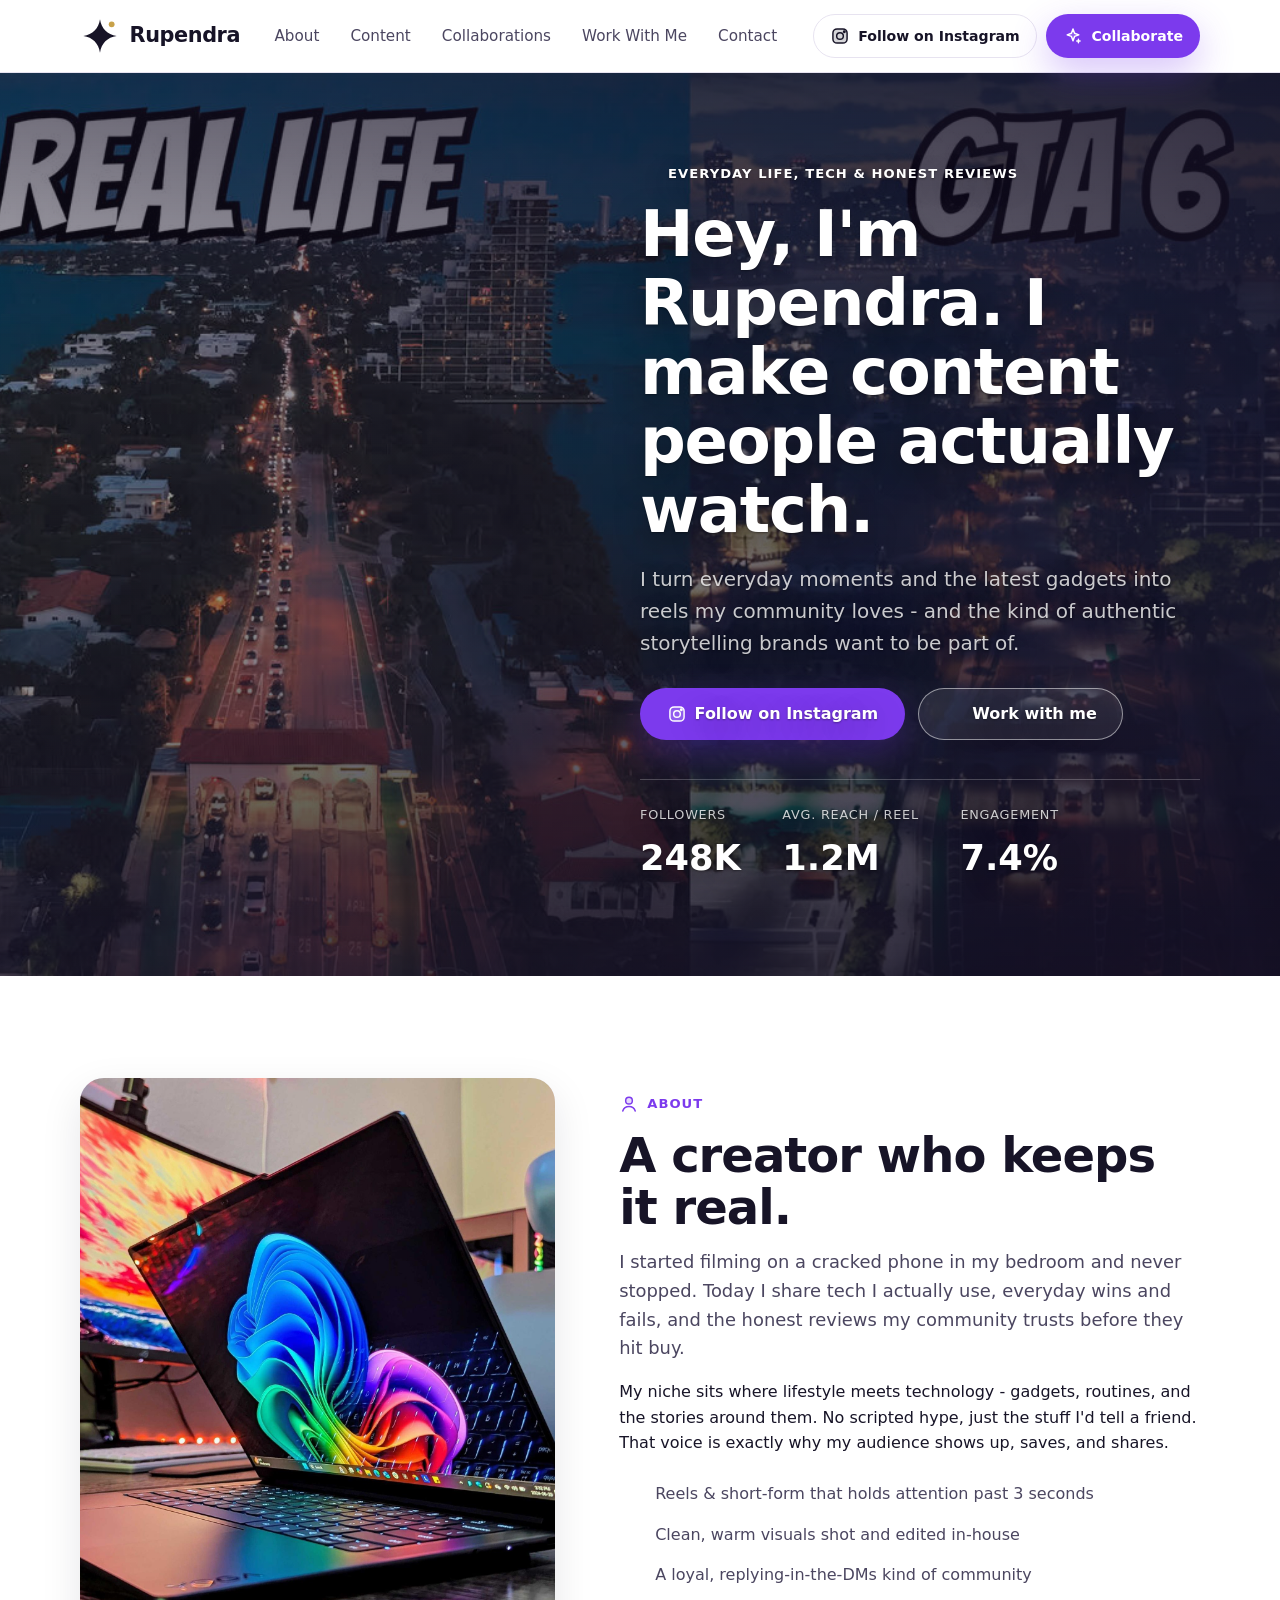
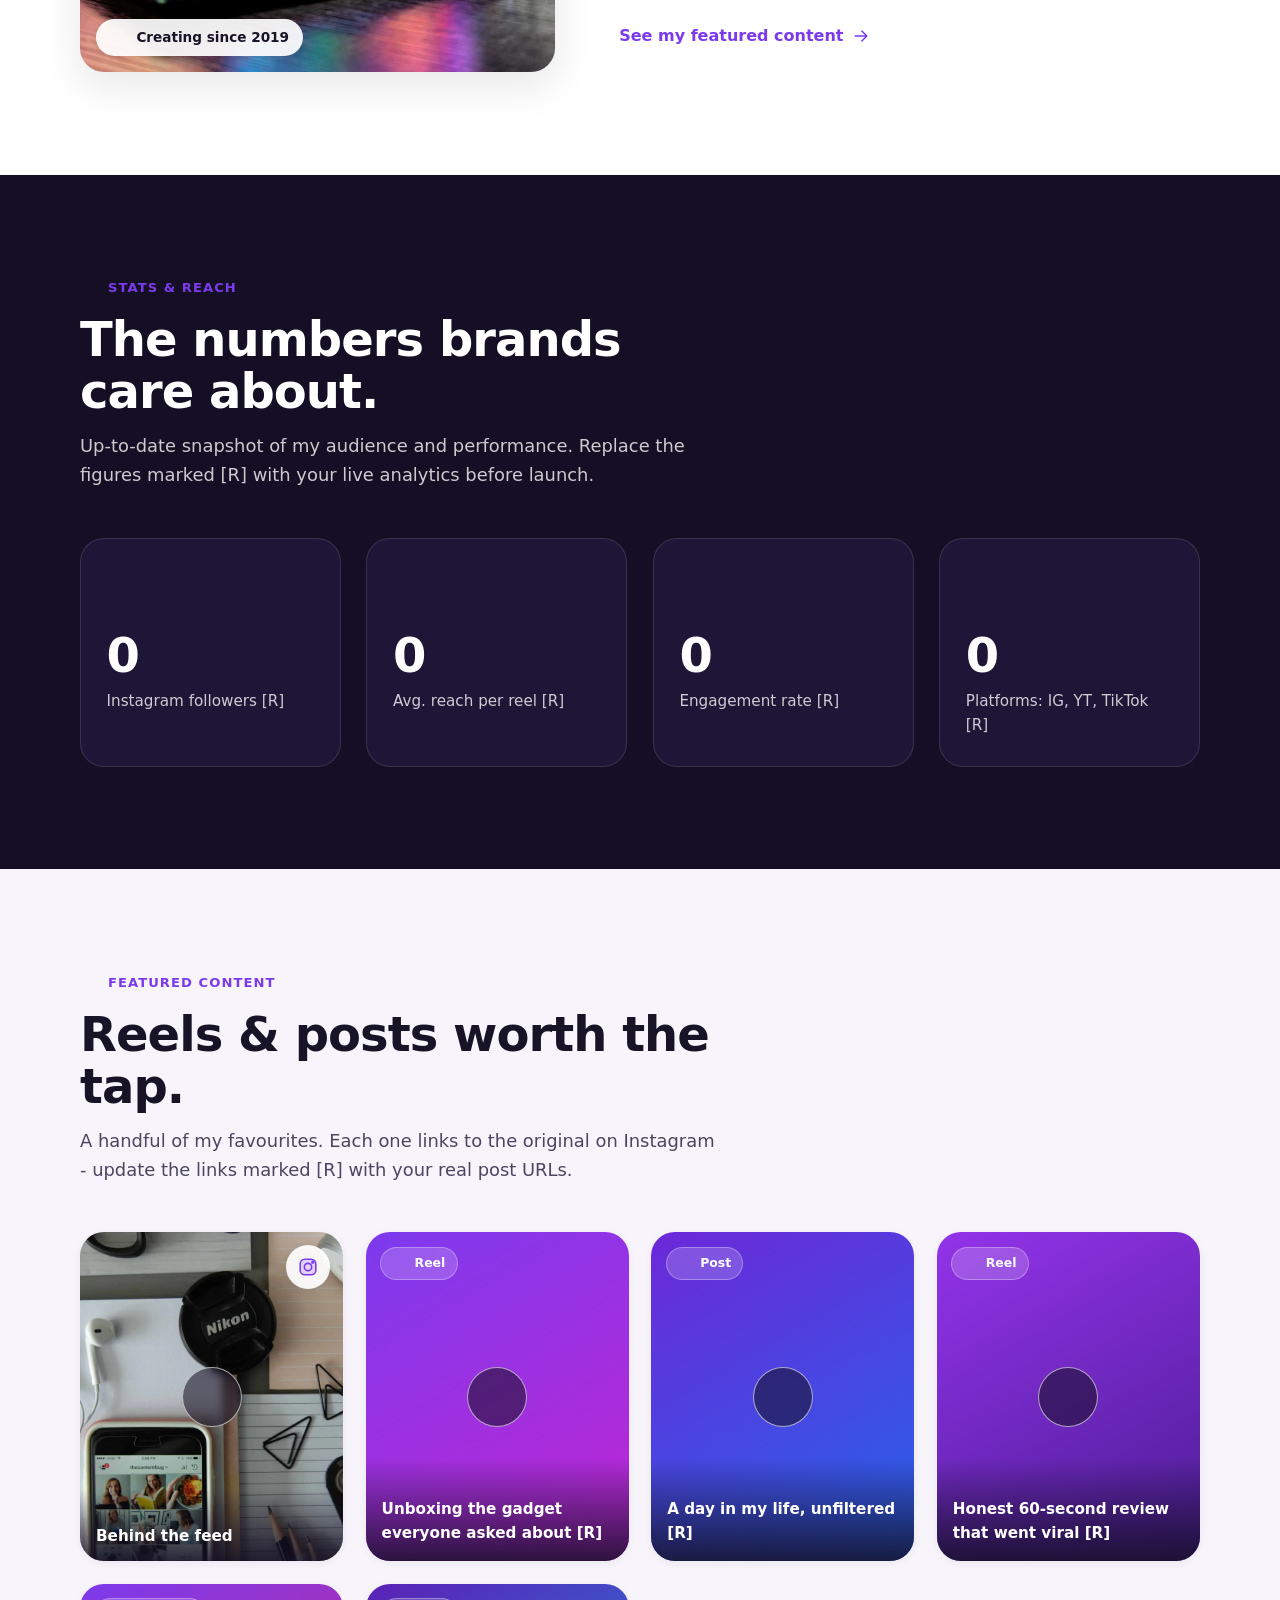
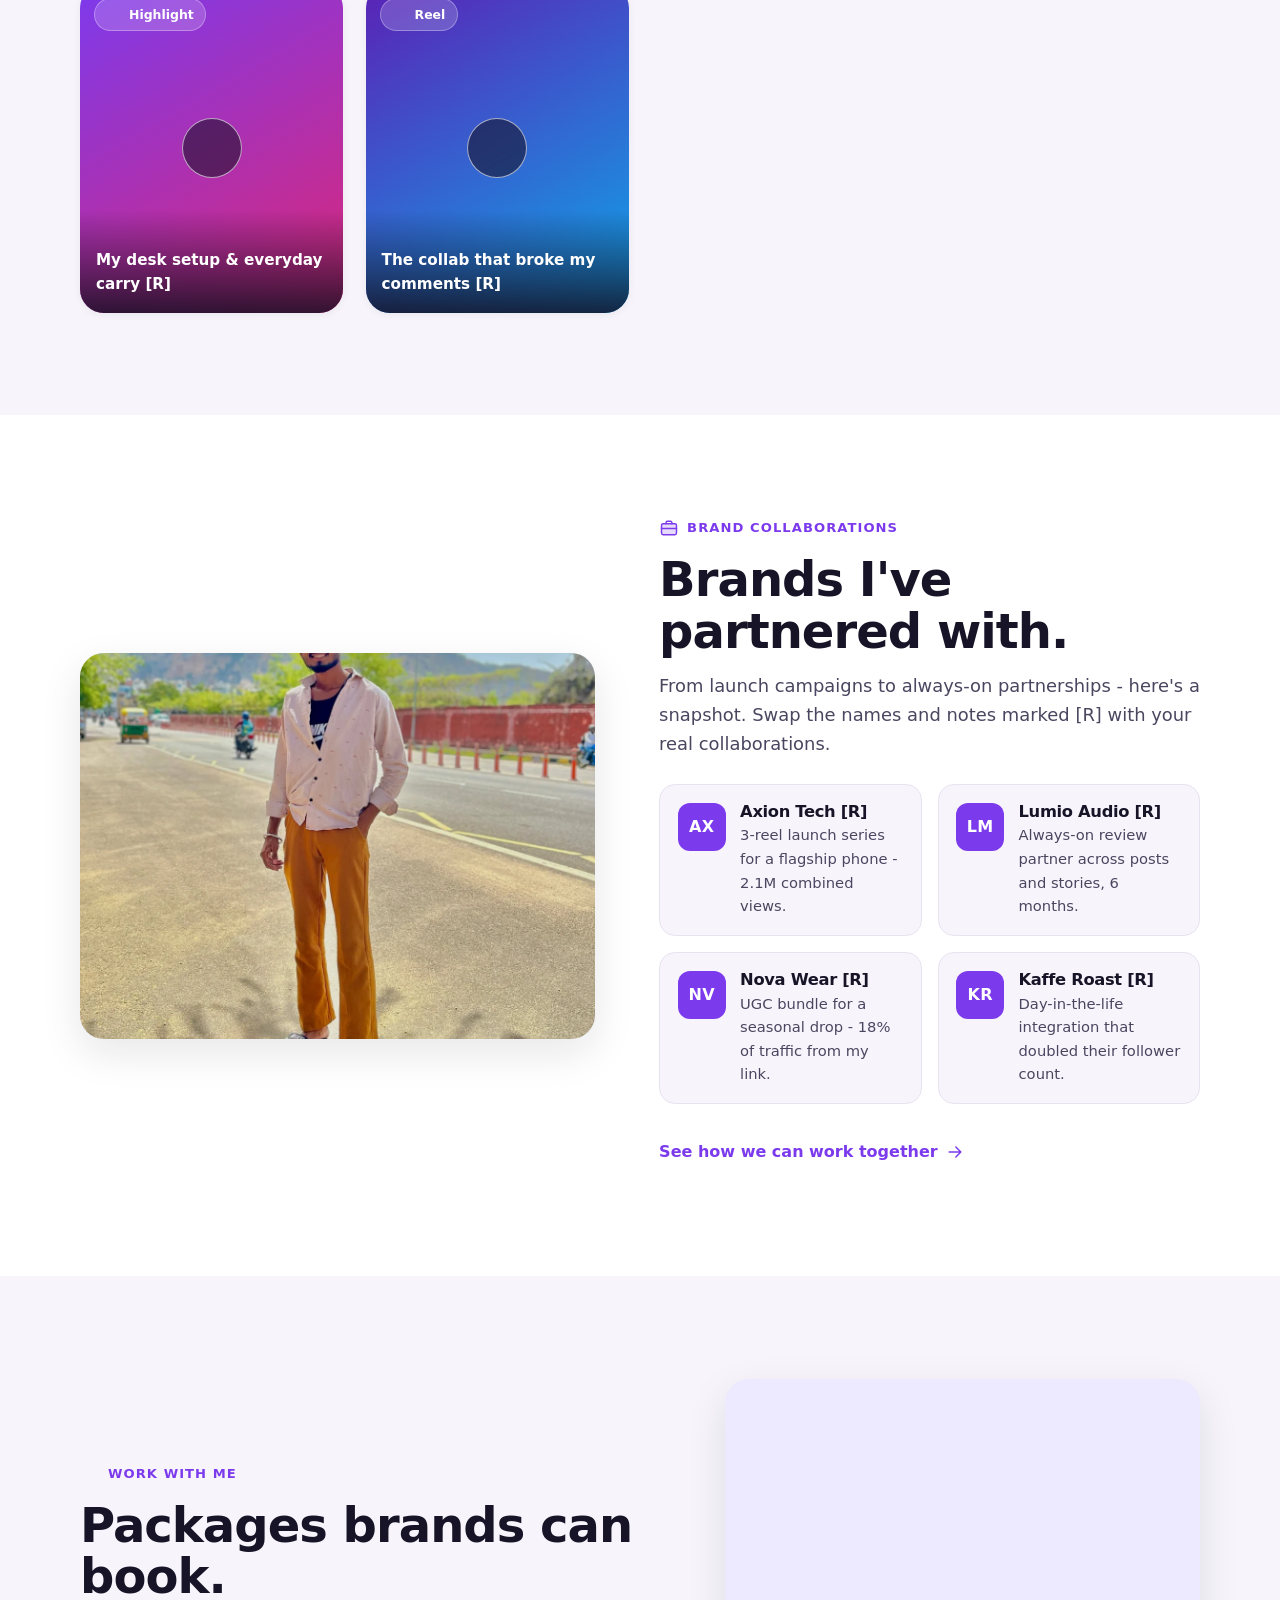
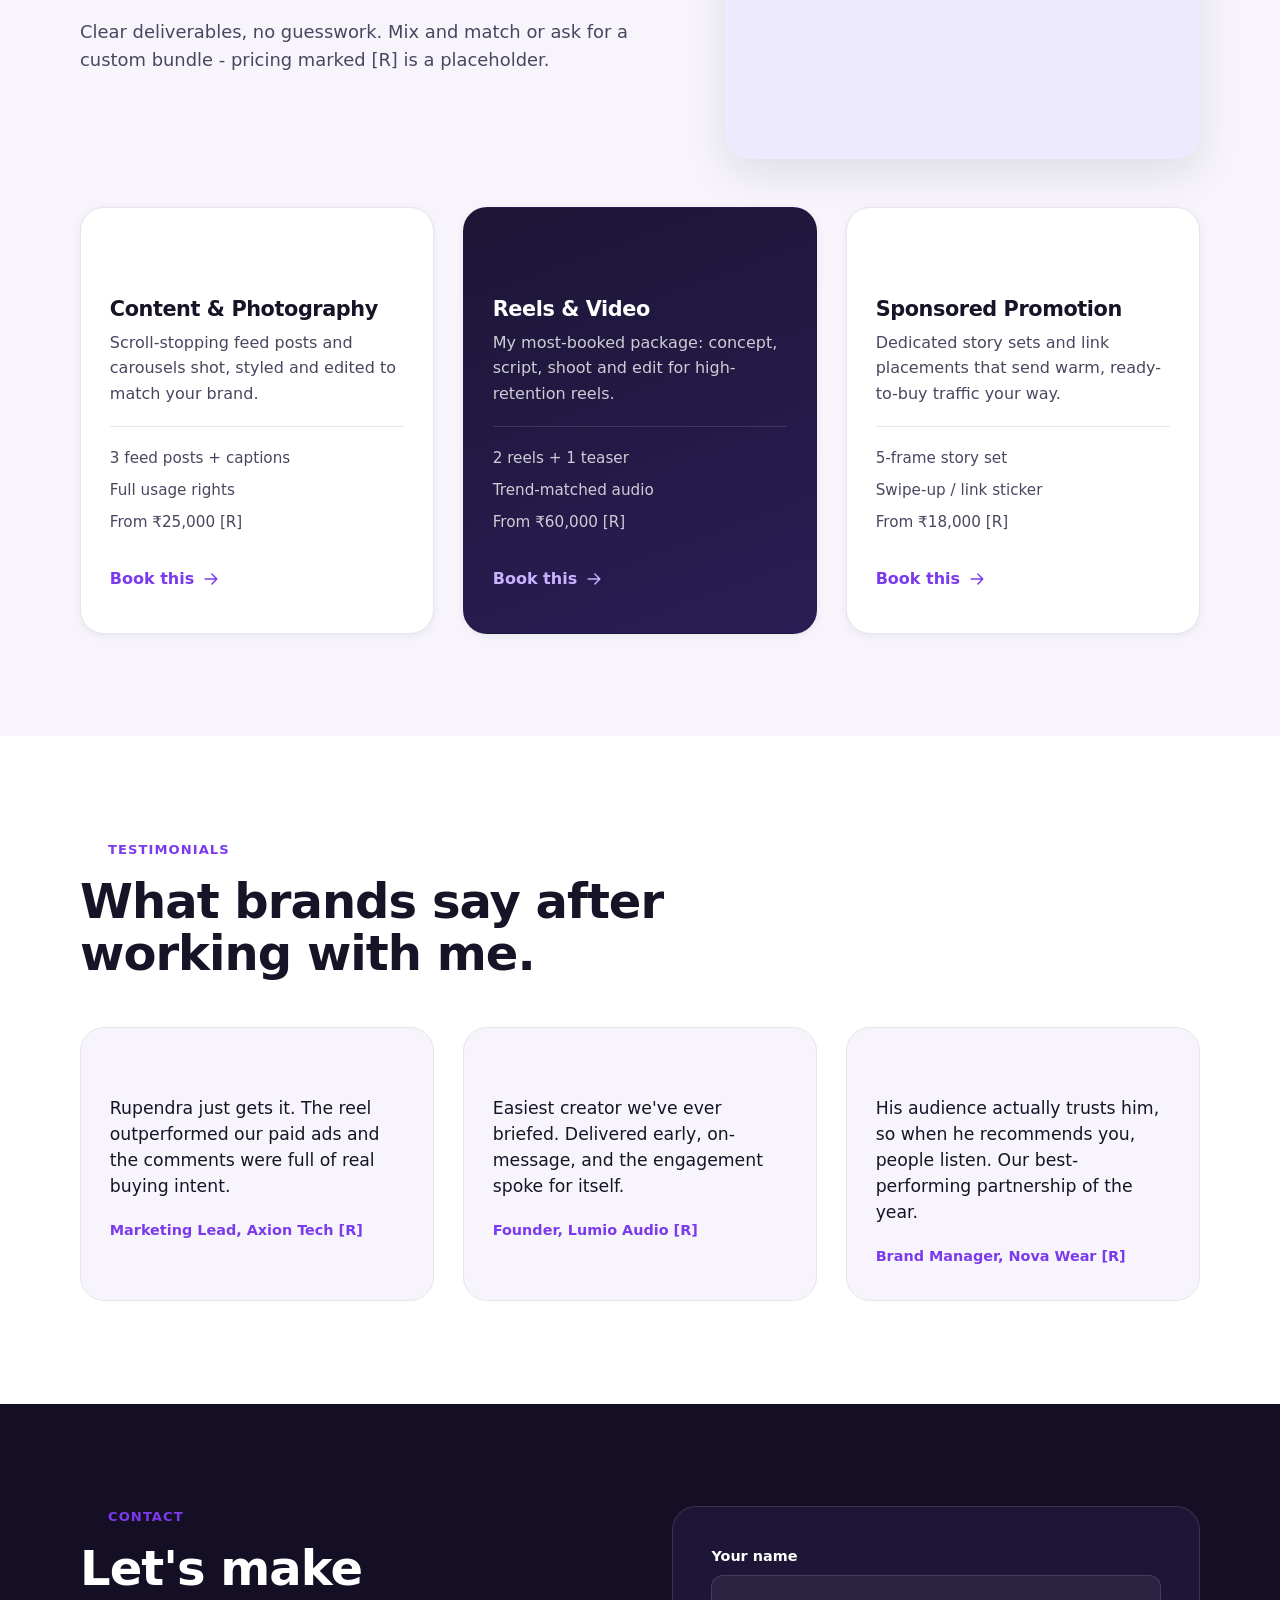
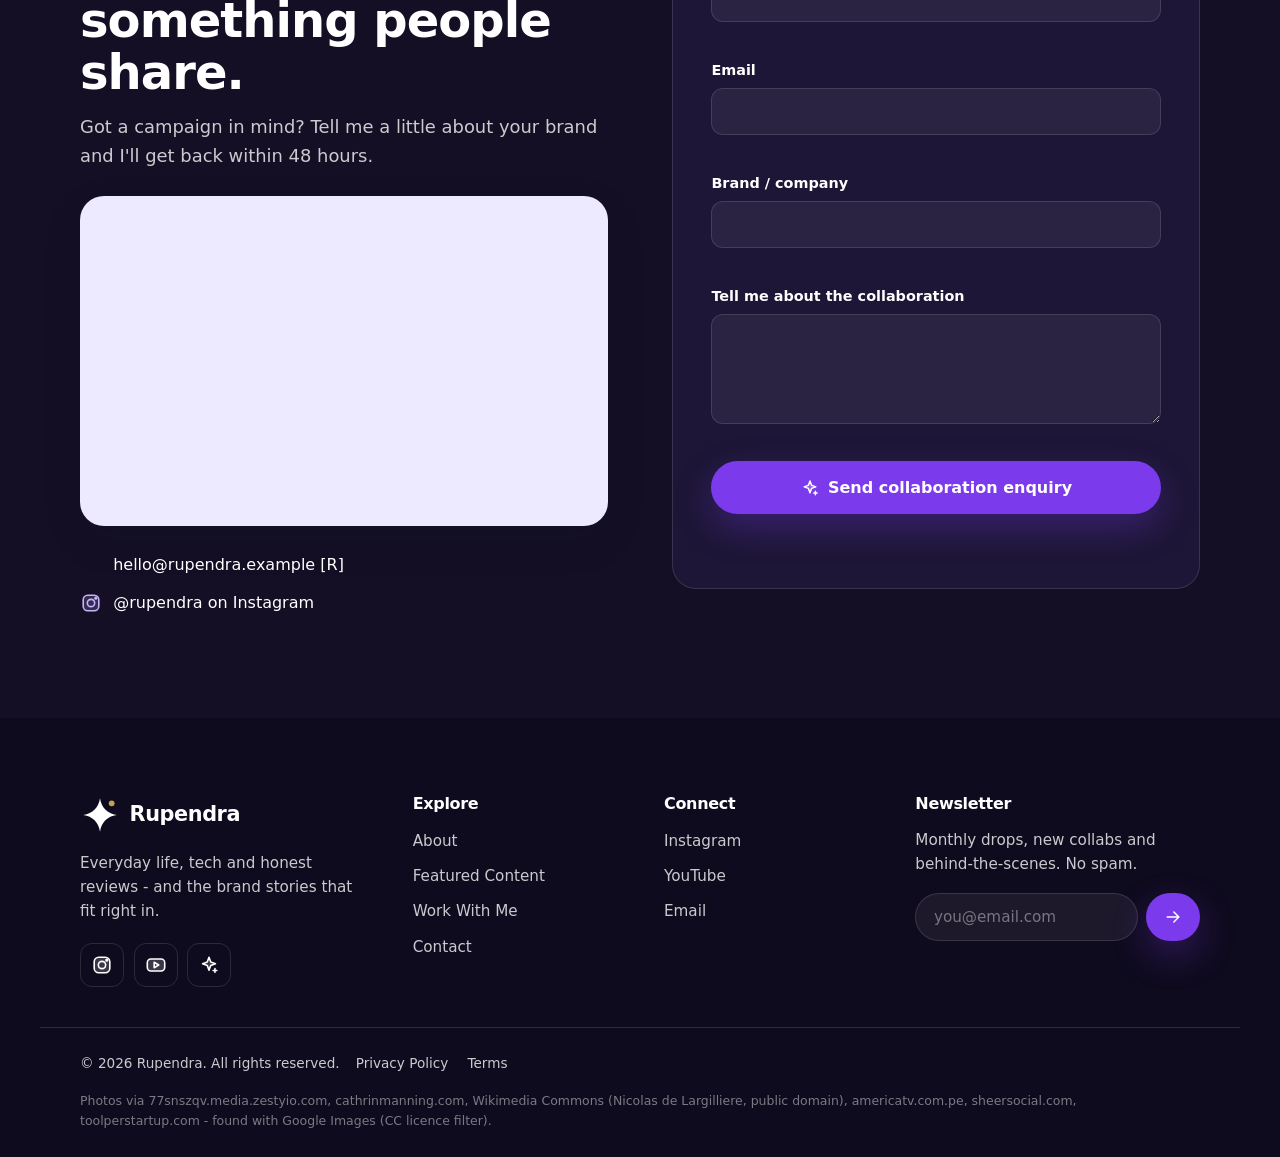
==== rupendra.html @ b2d3fe08 "Deploy from Dexiloha Studio" ====
<!DOCTYPE html>
<html lang="en">
  <head>
    <meta charset="UTF-8" />
    <meta name="viewport" content="width=device-width, initial-scale=1.0" />
    <meta
      http-equiv="Content-Security-Policy"
      content="default-src 'self'; img-src 'self' data:; style-src 'self' https://fonts.googleapis.com; font-src 'self' https://fonts.gstatic.com; script-src 'self'; base-uri 'self'; form-action 'self'; object-src 'none'"
    />
    <meta name="referrer" content="strict-origin-when-cross-origin" />
    <meta
      name="description"
      content="Rupendra is an Instagram creator sharing everyday-life and tech content. Follow along, explore featured reels, and collaborate on brand partnerships."
    />
    <title>Rupendra - Instagram Creator &amp; Brand Collaborations</title>
    <link rel="icon" href="icons/favicon.svg" type="image/svg+xml" />
    <link rel="preconnect" href="https://fonts.googleapis.com" />
    <link rel="preconnect" href="https://fonts.gstatic.com" crossorigin />
    <link
      rel="stylesheet"
      href="https://fonts.googleapis.com/css2?family=Sora:wght@400;500;600;700;800&amp;family=DM+Sans:opsz,wght@9..40,400;9..40,500;9..40,600;9..40,700&amp;display=swap"
    />
    <link rel="stylesheet" href="rupendra.css" />
  </head>
  <body id="top">
    <a class="skip-link" href="#main">Skip to content</a>

    <header class="site-header" id="siteHeader">
      <div class="wrap header__inner">
        <a class="brand" href="#top" aria-label="Rupendra home">
          <svg class="brand__mark" viewBox="0 0 48 48" aria-hidden="true">
            <use href="icons/icons.svg#logo-mark"></use>
          </svg>
          <span class="brand__name">Rupendra</span>
        </a>

        <nav class="nav" id="primaryNav" aria-label="Primary">
          <ul class="nav__list">
            <li><a class="nav__link" href="#about">About</a></li>
            <li><a class="nav__link" href="#content">Content</a></li>
            <li>
              <a class="nav__link" href="#collaborations">Collaborations</a>
            </li>
            <li><a class="nav__link" href="#services">Work With Me</a></li>
            <li><a class="nav__link" href="#contact">Contact</a></li>
          </ul>
          <div class="nav__cta">
            <a
              class="btn btn--ghost"
              href="https://instagram.com/rupendra"
              target="_blank"
              rel="noopener noreferrer"
            >
              <svg class="icon" aria-hidden="true" focusable="false">
                <use href="icons/icons.svg#i-instagram"></use>
              </svg>
              <span>Follow on Instagram</span>
            </a>
            <a class="btn btn--solid" href="#contact">
              <svg class="icon" aria-hidden="true" focusable="false">
                <use href="icons/icons.svg#i-handshake"></use>
              </svg>
              <span>Collaborate</span>
            </a>
          </div>
        </nav>

        <button
          class="nav-toggle"
          id="navToggle"
          aria-label="Open menu"
          aria-expanded="false"
          aria-controls="primaryNav"
        >
          <svg
            class="icon nav-toggle__open"
            aria-hidden="true"
            focusable="false"
          >
            <use href="icons/icons.svg#i-menu"></use>
          </svg>
          <svg
            class="icon nav-toggle__close"
            aria-hidden="true"
            focusable="false"
          >
            <use href="icons/icons.svg#i-close"></use>
          </svg>
        </button>
      </div>
    </header>

    <main id="main">
      <section class="hero" id="hero">
        <div class="hero__media">
          <img
            src="images/hero.jpg"
            alt="Rupendra, a young content creator, smiling while holding his phone"
            width="1536"
            height="1950"
          />
          <div class="hero__scrim" aria-hidden="true"></div>
        </div>
        <div class="wrap hero__inner">
          <div class="hero__content">
            <p class="eyebrow eyebrow--light">
              <svg class="icon" aria-hidden="true" focusable="false">
                <use href="icons/icons.svg#i-sparkle"></use>
              </svg>
              <span>Everyday life, tech &amp; honest reviews</span>
            </p>
            <h1 class="hero__title">
              Hey, I'm Rupendra. I make content people actually watch.
            </h1>
            <p class="hero__lede">
              I turn everyday moments and the latest gadgets into reels my
              community loves - and the kind of authentic storytelling brands
              want to be part of.
            </p>
            <div class="hero__actions">
              <a
                class="btn btn--solid btn--lg"
                href="https://instagram.com/rupendra"
                target="_blank"
                rel="noopener noreferrer"
              >
                <svg class="icon" aria-hidden="true" focusable="false">
                  <use href="icons/icons.svg#i-instagram"></use>
                </svg>
                <span>Follow on Instagram</span>
              </a>
              <a class="btn btn--ghost btn--lg" href="#contact">
                <svg class="icon" aria-hidden="true" focusable="false">
                  <use href="icons/icons.svg#i-mail"></use>
                </svg>
                <span>Work with me</span>
              </a>
            </div>
            <dl class="hero__highlight">
              <div class="hero__stat">
                <dt>Followers</dt>
                <dd>248K</dd>
              </div>
              <div class="hero__stat">
                <dt>Avg. reach / reel</dt>
                <dd>1.2M</dd>
              </div>
              <div class="hero__stat">
                <dt>Engagement</dt>
                <dd>7.4%</dd>
              </div>
            </dl>
          </div>
        </div>
      </section>
      <section class="section section--about" id="about">
        <div class="wrap about__grid">
          <div class="about__media">
            <figure class="media media--portrait">
              <img
                src="images/about.jpg"
                alt="Rupendra editing content casually in a bright home studio"
                width="1200"
                height="1500"
                loading="lazy"
              />
            </figure>
            <span class="about__badge">
              <svg class="icon" aria-hidden="true" focusable="false">
                <use href="icons/icons.svg#i-sparkle"></use>
              </svg>
              <span>Creating since 2019</span>
            </span>
          </div>
          <div class="about__body">
            <p class="eyebrow">
              <svg class="icon" aria-hidden="true" focusable="false">
                <use href="icons/icons.svg#i-user-circle"></use>
              </svg>
              <span>About</span>
            </p>
            <h2 class="section__title">A creator who keeps it real.</h2>
            <p class="section__lede">
              I started filming on a cracked phone in my bedroom and never
              stopped. Today I share tech I actually use, everyday wins and
              fails, and the honest reviews my community trusts before they hit
              buy.
            </p>
            <p>
              My niche sits where lifestyle meets technology - gadgets,
              routines, and the stories around them. No scripted hype, just the
              stuff I'd tell a friend. That voice is exactly why my audience
              shows up, saves, and shares.
            </p>
            <ul class="about__points">
              <li>
                <svg class="icon" aria-hidden="true" focusable="false">
                  <use href="icons/icons.svg#i-video"></use>
                </svg>
                <span
                  >Reels &amp; short-form that holds attention past 3
                  seconds</span
                >
              </li>
              <li>
                <svg class="icon" aria-hidden="true" focusable="false">
                  <use href="icons/icons.svg#i-camera"></use>
                </svg>
                <span>Clean, warm visuals shot and edited in-house</span>
              </li>
              <li>
                <svg class="icon" aria-hidden="true" focusable="false">
                  <use href="icons/icons.svg#i-users-group"></use>
                </svg>
                <span>A loyal, replying-in-the-DMs kind of community</span>
              </li>
            </ul>
            <a class="link-btn" href="#content">
              <span>See my featured content</span>
              <svg class="icon" aria-hidden="true" focusable="false">
                <use href="icons/icons.svg#i-arrow-right"></use>
              </svg>
            </a>
          </div>
        </div>
      </section>

      <section class="section section--stats" id="stats">
        <div class="wrap">
          <div class="section__head">
            <p class="eyebrow">
              <svg class="icon" aria-hidden="true" focusable="false">
                <use href="icons/icons.svg#i-chart-line"></use>
              </svg>
              <span>Stats &amp; Reach</span>
            </p>
            <h2 class="section__title">The numbers brands care about.</h2>
            <p class="section__lede">
              Up-to-date snapshot of my audience and performance. Replace the
              figures marked [R] with your live analytics before launch.
            </p>
          </div>
          <dl class="stats__grid">
            <div class="stat-card">
              <svg class="stat-card__icon" aria-hidden="true" focusable="false">
                <use href="icons/icons.svg#i-users-group"></use>
              </svg>
              <dd
                class="stat-card__num"
                data-count="248000"
                data-suffix="K"
                data-divide="1000"
              >
                0
              </dd>
              <dt class="stat-card__label">Instagram followers [R]</dt>
            </div>
            <div class="stat-card">
              <svg class="stat-card__icon" aria-hidden="true" focusable="false">
                <use href="icons/icons.svg#i-megaphone"></use>
              </svg>
              <dd
                class="stat-card__num"
                data-count="1200000"
                data-suffix="M"
                data-divide="1000000"
                data-decimals="1"
              >
                0
              </dd>
              <dt class="stat-card__label">Avg. reach per reel [R]</dt>
            </div>
            <div class="stat-card">
              <svg class="stat-card__icon" aria-hidden="true" focusable="false">
                <use href="icons/icons.svg#i-chart-line"></use>
              </svg>
              <dd
                class="stat-card__num"
                data-count="74"
                data-suffix="%"
                data-divide="10"
                data-decimals="1"
              >
                0
              </dd>
              <dt class="stat-card__label">Engagement rate [R]</dt>
            </div>
            <div class="stat-card">
              <svg class="stat-card__icon" aria-hidden="true" focusable="false">
                <use href="icons/icons.svg#i-sparkle"></use>
              </svg>
              <dd
                class="stat-card__num"
                data-count="3"
                data-suffix=""
                data-divide="1"
              >
                0
              </dd>
              <dt class="stat-card__label">Platforms: IG, YT, TikTok [R]</dt>
            </div>
          </dl>
        </div>
      </section>
      <section class="section section--content" id="content">
        <div class="wrap">
          <div class="section__head">
            <p class="eyebrow">
              <svg class="icon" aria-hidden="true" focusable="false">
                <use href="icons/icons.svg#i-grid-gallery"></use>
              </svg>
              <span>Featured Content</span>
            </p>
            <h2 class="section__title">Reels &amp; posts worth the tap.</h2>
            <p class="section__lede">
              A handful of my favourites. Each one links to the original on
              Instagram - update the links marked [R] with your real post URLs.
            </p>
          </div>

          <ul class="gallery">
            <li class="gallery__item gallery__item--photo">
              <button
                class="gallery__open"
                type="button"
                data-full="images/content.webp"
                data-caption="Flat lay: my phone showing the latest feed drop"
              >
                <img
                  src="images/content.webp"
                  alt="Flat lay of a phone showing Rupendra's social feed"
                  width="800"
                  height="800"
                  loading="lazy"
                />
                <span class="gallery__badge">
                  <svg class="icon" aria-hidden="true" focusable="false">
                    <use href="icons/icons.svg#i-play-circle"></use>
                  </svg>
                </span>
                <span class="gallery__meta">Behind the feed</span>
              </button>
              <a
                class="gallery__link"
                href="https://instagram.com/rupendra"
                target="_blank"
                rel="noopener noreferrer"
                aria-label="Open 'Behind the feed' on Instagram"
              >
                <svg class="icon" aria-hidden="true" focusable="false">
                  <use href="icons/icons.svg#i-instagram"></use>
                </svg>
              </a>
            </li>

            <li class="gallery__item gallery__item--reel reel-a">
              <a
                class="gallery__reel"
                href="https://instagram.com/rupendra"
                target="_blank"
                rel="noopener noreferrer"
              >
                <span class="gallery__badge">
                  <svg class="icon" aria-hidden="true" focusable="false">
                    <use href="icons/icons.svg#i-play-circle"></use>
                  </svg>
                </span>
                <span class="gallery__reel-tag">
                  <svg class="icon" aria-hidden="true" focusable="false">
                    <use href="icons/icons.svg#i-video"></use>
                  </svg>
                  <span>Reel</span>
                </span>
                <span class="gallery__meta"
                  >Unboxing the gadget everyone asked about [R]</span
                >
              </a>
            </li>

            <li class="gallery__item gallery__item--reel reel-b">
              <a
                class="gallery__reel"
                href="https://instagram.com/rupendra"
                target="_blank"
                rel="noopener noreferrer"
              >
                <span class="gallery__badge">
                  <svg class="icon" aria-hidden="true" focusable="false">
                    <use href="icons/icons.svg#i-play-circle"></use>
                  </svg>
                </span>
                <span class="gallery__reel-tag">
                  <svg class="icon" aria-hidden="true" focusable="false">
                    <use href="icons/icons.svg#i-camera"></use>
                  </svg>
                  <span>Post</span>
                </span>
                <span class="gallery__meta"
                  >A day in my life, unfiltered [R]</span
                >
              </a>
            </li>

            <li class="gallery__item gallery__item--reel reel-c">
              <a
                class="gallery__reel"
                href="https://instagram.com/rupendra"
                target="_blank"
                rel="noopener noreferrer"
              >
                <span class="gallery__badge">
                  <svg class="icon" aria-hidden="true" focusable="false">
                    <use href="icons/icons.svg#i-play-circle"></use>
                  </svg>
                </span>
                <span class="gallery__reel-tag">
                  <svg class="icon" aria-hidden="true" focusable="false">
                    <use href="icons/icons.svg#i-video"></use>
                  </svg>
                  <span>Reel</span>
                </span>
                <span class="gallery__meta"
                  >Honest 60-second review that went viral [R]</span
                >
              </a>
            </li>

            <li class="gallery__item gallery__item--reel reel-d">
              <a
                class="gallery__reel"
                href="https://instagram.com/rupendra"
                target="_blank"
                rel="noopener noreferrer"
              >
                <span class="gallery__badge">
                  <svg class="icon" aria-hidden="true" focusable="false">
                    <use href="icons/icons.svg#i-play-circle"></use>
                  </svg>
                </span>
                <span class="gallery__reel-tag">
                  <svg class="icon" aria-hidden="true" focusable="false">
                    <use href="icons/icons.svg#i-sparkle"></use>
                  </svg>
                  <span>Highlight</span>
                </span>
                <span class="gallery__meta"
                  >My desk setup &amp; everyday carry [R]</span
                >
              </a>
            </li>

            <li class="gallery__item gallery__item--reel reel-e">
              <a
                class="gallery__reel"
                href="https://instagram.com/rupendra"
                target="_blank"
                rel="noopener noreferrer"
              >
                <span class="gallery__badge">
                  <svg class="icon" aria-hidden="true" focusable="false">
                    <use href="icons/icons.svg#i-play-circle"></use>
                  </svg>
                </span>
                <span class="gallery__reel-tag">
                  <svg class="icon" aria-hidden="true" focusable="false">
                    <use href="icons/icons.svg#i-video"></use>
                  </svg>
                  <span>Reel</span>
                </span>
                <span class="gallery__meta"
                  >The collab that broke my comments [R]</span
                >
              </a>
            </li>
          </ul>
        </div>
      </section>
      <section class="section section--collabs" id="collaborations">
        <div class="wrap collabs__grid">
          <div class="collabs__media">
            <figure class="media media--wide">
              <img
                src="images/collaborations.webp"
                alt="Rupendra holding a branded product while shooting a photo"
                width="1200"
                height="900"
                loading="lazy"
              />
            </figure>
          </div>
          <div class="collabs__body">
            <p class="eyebrow">
              <svg class="icon" aria-hidden="true" focusable="false">
                <use href="icons/icons.svg#i-briefcase"></use>
              </svg>
              <span>Brand Collaborations</span>
            </p>
            <h2 class="section__title">Brands I've partnered with.</h2>
            <p class="section__lede">
              From launch campaigns to always-on partnerships - here's a
              snapshot. Swap the names and notes marked [R] with your real
              collaborations.
            </p>
            <ul class="collabs__list">
              <li class="collab-card">
                <span class="collab-card__logo" aria-hidden="true">AX</span>
                <div>
                  <h3 class="collab-card__name">Axion Tech [R]</h3>
                  <p>
                    3-reel launch series for a flagship phone - 2.1M combined
                    views.
                  </p>
                </div>
              </li>
              <li class="collab-card">
                <span class="collab-card__logo" aria-hidden="true">LM</span>
                <div>
                  <h3 class="collab-card__name">Lumio Audio [R]</h3>
                  <p>
                    Always-on review partner across posts and stories, 6 months.
                  </p>
                </div>
              </li>
              <li class="collab-card">
                <span class="collab-card__logo" aria-hidden="true">NV</span>
                <div>
                  <h3 class="collab-card__name">Nova Wear [R]</h3>
                  <p>
                    UGC bundle for a seasonal drop - 18% of traffic from my
                    link.
                  </p>
                </div>
              </li>
              <li class="collab-card">
                <span class="collab-card__logo" aria-hidden="true">KR</span>
                <div>
                  <h3 class="collab-card__name">Kaffe Roast [R]</h3>
                  <p>
                    Day-in-the-life integration that doubled their follower
                    count.
                  </p>
                </div>
              </li>
            </ul>
            <a class="link-btn" href="#services">
              <span>See how we can work together</span>
              <svg class="icon" aria-hidden="true" focusable="false">
                <use href="icons/icons.svg#i-arrow-right"></use>
              </svg>
            </a>
          </div>
        </div>
      </section>

      <section class="section section--services" id="services">
        <div class="wrap">
          <div class="section__head services__head">
            <div>
              <p class="eyebrow">
                <svg class="icon" aria-hidden="true" focusable="false">
                  <use href="icons/icons.svg#i-sparkle"></use>
                </svg>
                <span>Work With Me</span>
              </p>
              <h2 class="section__title">Packages brands can book.</h2>
              <p class="section__lede">
                Clear deliverables, no guesswork. Mix and match or ask for a
                custom bundle - pricing marked [R] is a placeholder.
              </p>
            </div>
            <figure class="media media--service">
              <img
                src="images/services.jpg"
                alt="A camera and ring light content creation setup"
                width="900"
                height="700"
                loading="lazy"
              />
            </figure>
          </div>

          <div class="services__grid">
            <article class="service-card">
              <svg
                class="service-card__icon"
                aria-hidden="true"
                focusable="false"
              >
                <use href="icons/icons.svg#i-camera"></use>
              </svg>
              <h3 class="service-card__title">Content &amp; Photography</h3>
              <p>
                Scroll-stopping feed posts and carousels shot, styled and edited
                to match your brand.
              </p>
              <ul class="service-card__list">
                <li>3 feed posts + captions</li>
                <li>Full usage rights</li>
                <li>From &#8377;25,000 [R]</li>
              </ul>
              <a class="link-btn" href="#contact">
                <span>Book this</span>
                <svg class="icon" aria-hidden="true" focusable="false">
                  <use href="icons/icons.svg#i-arrow-right"></use>
                </svg>
              </a>
            </article>

            <article class="service-card service-card--featured">
              <svg
                class="service-card__icon"
                aria-hidden="true"
                focusable="false"
              >
                <use href="icons/icons.svg#i-video"></use>
              </svg>
              <h3 class="service-card__title">Reels &amp; Video</h3>
              <p>
                My most-booked package: concept, script, shoot and edit for
                high-retention reels.
              </p>
              <ul class="service-card__list">
                <li>2 reels + 1 teaser</li>
                <li>Trend-matched audio</li>
                <li>From &#8377;60,000 [R]</li>
              </ul>
              <a class="link-btn" href="#contact">
                <span>Book this</span>
                <svg class="icon" aria-hidden="true" focusable="false">
                  <use href="icons/icons.svg#i-arrow-right"></use>
                </svg>
              </a>
            </article>

            <article class="service-card">
              <svg
                class="service-card__icon"
                aria-hidden="true"
                focusable="false"
              >
                <use href="icons/icons.svg#i-megaphone"></use>
              </svg>
              <h3 class="service-card__title">Sponsored Promotion</h3>
              <p>
                Dedicated story sets and link placements that send warm,
                ready-to-buy traffic your way.
              </p>
              <ul class="service-card__list">
                <li>5-frame story set</li>
                <li>Swipe-up / link sticker</li>
                <li>From &#8377;18,000 [R]</li>
              </ul>
              <a class="link-btn" href="#contact">
                <span>Book this</span>
                <svg class="icon" aria-hidden="true" focusable="false">
                  <use href="icons/icons.svg#i-arrow-right"></use>
                </svg>
              </a>
            </article>
          </div>
        </div>
      </section>
      <section class="section section--testimonials" id="testimonials">
        <div class="wrap">
          <div class="section__head">
            <p class="eyebrow">
              <svg class="icon" aria-hidden="true" focusable="false">
                <use href="icons/icons.svg#i-quote"></use>
              </svg>
              <span>Testimonials</span>
            </p>
            <h2 class="section__title">
              What brands say after working with me.
            </h2>
          </div>
          <ul class="testimonials__grid">
            <li class="quote-card">
              <div class="quote-card__stars" aria-label="Rated 5 out of 5">
                <svg class="icon" aria-hidden="true" focusable="false">
                  <use href="icons/icons.svg#i-star"></use>
                </svg>
                <svg class="icon" aria-hidden="true" focusable="false">
                  <use href="icons/icons.svg#i-star"></use>
                </svg>
                <svg class="icon" aria-hidden="true" focusable="false">
                  <use href="icons/icons.svg#i-star"></use>
                </svg>
                <svg class="icon" aria-hidden="true" focusable="false">
                  <use href="icons/icons.svg#i-star"></use>
                </svg>
                <svg class="icon" aria-hidden="true" focusable="false">
                  <use href="icons/icons.svg#i-star"></use>
                </svg>
              </div>
              <blockquote>
                Rupendra just gets it. The reel outperformed our paid ads and
                the comments were full of real buying intent.
              </blockquote>
              <p class="quote-card__who">Marketing Lead, Axion Tech [R]</p>
            </li>
            <li class="quote-card">
              <div class="quote-card__stars" aria-label="Rated 5 out of 5">
                <svg class="icon" aria-hidden="true" focusable="false">
                  <use href="icons/icons.svg#i-star"></use>
                </svg>
                <svg class="icon" aria-hidden="true" focusable="false">
                  <use href="icons/icons.svg#i-star"></use>
                </svg>
                <svg class="icon" aria-hidden="true" focusable="false">
                  <use href="icons/icons.svg#i-star"></use>
                </svg>
                <svg class="icon" aria-hidden="true" focusable="false">
                  <use href="icons/icons.svg#i-star"></use>
                </svg>
                <svg class="icon" aria-hidden="true" focusable="false">
                  <use href="icons/icons.svg#i-star"></use>
                </svg>
              </div>
              <blockquote>
                Easiest creator we've ever briefed. Delivered early, on-message,
                and the engagement spoke for itself.
              </blockquote>
              <p class="quote-card__who">Founder, Lumio Audio [R]</p>
            </li>
            <li class="quote-card">
              <div class="quote-card__stars" aria-label="Rated 5 out of 5">
                <svg class="icon" aria-hidden="true" focusable="false">
                  <use href="icons/icons.svg#i-star"></use>
                </svg>
                <svg class="icon" aria-hidden="true" focusable="false">
                  <use href="icons/icons.svg#i-star"></use>
                </svg>
                <svg class="icon" aria-hidden="true" focusable="false">
                  <use href="icons/icons.svg#i-star"></use>
                </svg>
                <svg class="icon" aria-hidden="true" focusable="false">
                  <use href="icons/icons.svg#i-star"></use>
                </svg>
                <svg class="icon" aria-hidden="true" focusable="false">
                  <use href="icons/icons.svg#i-star"></use>
                </svg>
              </div>
              <blockquote>
                His audience actually trusts him, so when he recommends you,
                people listen. Our best-performing partnership of the year.
              </blockquote>
              <p class="quote-card__who">Brand Manager, Nova Wear [R]</p>
            </li>
          </ul>
        </div>
      </section>

      <section class="section section--contact" id="contact">
        <div class="wrap contact__grid">
          <div class="contact__intro">
            <p class="eyebrow">
              <svg class="icon" aria-hidden="true" focusable="false">
                <use href="icons/icons.svg#i-mail"></use>
              </svg>
              <span>Contact</span>
            </p>
            <h2 class="section__title">Let's make something people share.</h2>
            <p class="section__lede">
              Got a campaign in mind? Tell me a little about your brand and I'll
              get back within 48 hours.
            </p>

            <figure class="media media--contact">
              <img
                src="images/contact.png"
                alt="Person typing a collaboration message on a laptop"
                width="900"
                height="650"
                loading="lazy"
              />
            </figure>

            <ul class="contact__direct">
              <li>
                <svg class="icon" aria-hidden="true" focusable="false">
                  <use href="icons/icons.svg#i-mail"></use>
                </svg>
                <a href="mailto:hello@rupendra.example"
                  >hello@rupendra.example [R]</a
                >
              </li>
              <li>
                <svg class="icon" aria-hidden="true" focusable="false">
                  <use href="icons/icons.svg#i-instagram"></use>
                </svg>
                <a
                  href="https://instagram.com/rupendra"
                  target="_blank"
                  rel="noopener noreferrer"
                  >@rupendra on Instagram</a
                >
              </li>
            </ul>
          </div>

          <form class="contact__form" id="collabForm" novalidate>
            <div class="field">
              <label for="name">Your name</label>
              <input
                type="text"
                id="name"
                name="name"
                autocomplete="name"
                required
              />
              <span class="field__error" data-for="name"></span>
            </div>
            <div class="field">
              <label for="email">Email</label>
              <input
                type="email"
                id="email"
                name="email"
                autocomplete="email"
                required
              />
              <span class="field__error" data-for="email"></span>
            </div>
            <div class="field">
              <label for="brand">Brand / company</label>
              <input
                type="text"
                id="brand"
                name="brand"
                autocomplete="organization"
              />
              <span class="field__error" data-for="brand"></span>
            </div>
            <div class="field">
              <label for="message">Tell me about the collaboration</label>
              <textarea
                id="message"
                name="message"
                rows="4"
                required
              ></textarea>
              <span class="field__error" data-for="message"></span>
            </div>
            <button class="btn btn--solid btn--lg btn--block" type="submit">
              <svg class="icon" aria-hidden="true" focusable="false">
                <use href="icons/icons.svg#i-handshake"></use>
              </svg>
              <span>Send collaboration enquiry</span>
            </button>
            <p
              class="contact__status"
              id="formStatus"
              role="status"
              aria-live="polite"
            ></p>
          </form>
        </div>
      </section>
    </main>
    <footer class="site-footer">
      <div class="wrap footer__top">
        <div class="footer__brand">
          <a class="brand brand--footer" href="#top" aria-label="Rupendra home">
            <svg class="brand__mark" viewBox="0 0 48 48" aria-hidden="true">
              <use href="icons/icons.svg#logo-mark"></use>
            </svg>
            <span class="brand__name">Rupendra</span>
          </a>
          <p class="footer__tagline">
            Everyday life, tech and honest reviews - and the brand stories that
            fit right in.
          </p>
          <div class="footer__social">
            <a
              class="social-btn"
              href="https://instagram.com/rupendra"
              target="_blank"
              rel="noopener noreferrer"
              aria-label="Rupendra on Instagram"
            >
              <svg class="icon" aria-hidden="true" focusable="false">
                <use href="icons/icons.svg#i-instagram"></use>
              </svg>
            </a>
            <a
              class="social-btn"
              href="https://youtube.com/@rupendra"
              target="_blank"
              rel="noopener noreferrer"
              aria-label="Rupendra on YouTube"
            >
              <svg class="icon" aria-hidden="true" focusable="false">
                <use href="icons/icons.svg#i-youtube"></use>
              </svg>
            </a>
            <a
              class="social-btn"
              href="https://tiktok.com/@rupendra"
              target="_blank"
              rel="noopener noreferrer"
              aria-label="Rupendra on TikTok"
            >
              <svg class="icon" aria-hidden="true" focusable="false">
                <use href="icons/icons.svg#i-tiktok"></use>
              </svg>
            </a>
          </div>
        </div>

        <nav class="footer__col" aria-label="Explore">
          <h2 class="footer__heading">Explore</h2>
          <ul>
            <li><a href="#about">About</a></li>
            <li><a href="#content">Featured Content</a></li>
            <li><a href="#services">Work With Me</a></li>
            <li><a href="#contact">Contact</a></li>
          </ul>
        </nav>

        <nav class="footer__col" aria-label="Connect">
          <h2 class="footer__heading">Connect</h2>
          <ul>
            <li>
              <a
                href="https://instagram.com/rupendra"
                target="_blank"
                rel="noopener noreferrer"
                >Instagram</a
              >
            </li>
            <li>
              <a
                href="https://youtube.com/@rupendra"
                target="_blank"
                rel="noopener noreferrer"
                >YouTube</a
              >
            </li>
            <li><a href="mailto:hello@rupendra.example">Email</a></li>
          </ul>
        </nav>

        <div class="footer__col footer__news">
          <h2 class="footer__heading">Newsletter</h2>
          <p>Monthly drops, new collabs and behind-the-scenes. No spam.</p>
          <form class="news-form" id="newsForm" novalidate>
            <label class="sr-only" for="newsEmail">Email address</label>
            <div class="news-form__row">
              <input
                type="email"
                id="newsEmail"
                name="newsEmail"
                placeholder="you@email.com"
                autocomplete="email"
                required
              />
              <button
                class="btn btn--solid"
                type="submit"
                aria-label="Subscribe to the newsletter"
              >
                <svg class="icon" aria-hidden="true" focusable="false">
                  <use href="icons/icons.svg#i-arrow-right"></use>
                </svg>
              </button>
            </div>
            <p
              class="news-form__status"
              id="newsStatus"
              role="status"
              aria-live="polite"
            ></p>
          </form>
        </div>
      </div>

      <div class="wrap footer__bottom">
        <p class="footer__legal">
          &copy; <span id="year">2026</span> Rupendra. All rights reserved.
        </p>
        <ul class="footer__legal-links">
          <li><a href="#top">Privacy Policy</a></li>
          <li><a href="#top">Terms</a></li>
        </ul>
        <p class="footer__credits">
          Photos via 77snszqv.media.zestyio.com, cathrinmanning.com, Wikimedia
          Commons (Nicolas de Largilliere, public domain), americatv.com.pe,
          sheersocial.com, toolperstartup.com - found with Google Images (CC
          licence filter).
        </p>
      </div>
    </footer>

    <div class="lightbox" id="lightbox" hidden>
      <div class="lightbox__backdrop" data-close></div>
      <figure
        class="lightbox__inner"
        role="dialog"
        aria-modal="true"
        aria-label="Content preview"
      >
        <button
          class="lightbox__close"
          type="button"
          aria-label="Close preview"
          data-close
        >
          <svg class="icon" aria-hidden="true" focusable="false">
            <use href="icons/icons.svg#i-close"></use>
          </svg>
        </button>
        <img class="lightbox__img" id="lightboxImg" src="" alt="" />
        <figcaption class="lightbox__caption" id="lightboxCaption"></figcaption>
      </figure>
    </div>

    <script src="rupendra.js"></script>
  </body>
</html>
---- rupendra.css ----
/* Rupendra - Instagram creator single page
   Theme: #7C3AED (violet). Fonts: Sora (display) + DM Sans (body). */

:root {
  --accent: #7c3aed;
  --accent-600: #6d28d9;
  --accent-700: #5b21b6;
  --accent-soft: #ede9fe;
  --accent-rgb: 124, 58, 237;

  --ink: #171427;
  --ink-soft: #4b4660;
  --ink-muted: #6b6680;

  --bg: #ffffff;
  --bg-alt: #f7f5fb;
  --bg-dark: #140f24;
  --bg-dark-2: #1d1636;

  --line: #e7e3f0;
  --line-dark: rgba(255, 255, 255, 0.12);

  --on-dark: #ffffff;
  --on-dark-soft: rgba(255, 255, 255, 0.78);

  --font-display: "Sora", system-ui, -apple-system, "Segoe UI", sans-serif;
  --font-body: "DM Sans", system-ui, -apple-system, "Segoe UI", sans-serif;

  --radius: 16px;
  --radius-lg: 24px;
  --radius-pill: 999px;

  --shadow-sm: 0 2px 8px rgba(23, 20, 39, 0.06);
  --shadow-md: 0 14px 40px rgba(23, 20, 39, 0.1);
  --shadow-accent: 0 14px 36px rgba(var(--accent-rgb), 0.3);

  --wrap: 1200px;
  --gutter: clamp(1.1rem, 4vw, 2.5rem);
  --section-y: clamp(3.5rem, 8vw, 7rem);

  --header-h: 72px;
}

*,
*::before,
*::after {
  box-sizing: border-box;
}

html {
  scroll-behavior: smooth;
}

@media (prefers-reduced-motion: reduce) {
  html {
    scroll-behavior: auto;
  }
  *, ::before, ::after {
    animation-duration: 0.001ms !important;
    animation-iteration-count: 1 !important;
    transition-duration: 0.001ms !important;
  }
}

body {
  margin: 0;
  font-family: var(--font-body);
  color: var(--ink);
  background: var(--bg);
  line-height: 1.6;
  -webkit-font-smoothing: antialiased;
  overflow-x: hidden;
}

img,
svg {
  max-width: 100%;
}
img {
  height: auto;
  display: block;
}

a {
  color: inherit;
  text-decoration: none;
}

h1,
h2,
h3 {
  font-family: var(--font-display);
  line-height: 1.08;
  letter-spacing: -0.02em;
  margin: 0;
}

p {
  margin: 0;
}

ul {
  margin: 0;
  padding: 0;
  list-style: none;
}

.wrap {
  width: 100%;
  max-width: var(--wrap);
  margin-inline: auto;
  padding-inline: var(--gutter);
}

.sr-only,
.skip-link {
  position: absolute;
  width: 1px;
  height: 1px;
  padding: 0;
  margin: -1px;
  overflow: hidden;
  clip: rect(0 0 0 0);
  white-space: nowrap;
  border: 0;
}

.skip-link:focus {
  position: fixed;
  top: 12px;
  left: 12px;
  width: auto;
  height: auto;
  margin: 0;
  padding: 10px 16px;
  clip: auto;
  background: var(--accent);
  color: #fff;
  border-radius: var(--radius-pill);
  z-index: 200;
}

/* ----- Icons ----- */
.icon {
  width: 24px;
  height: 24px;
  flex: none;
  color: var(--accent);
}

/* ----- Brand ----- */
.brand {
  display: inline-flex;
  align-items: center;
  gap: 0.6rem;
  color: inherit;
}
.brand__mark {
  width: 40px;
  height: 40px;
  color: currentColor;
  --logo-accent: #c8a24a;
  --logo-on: #ffffff;
  flex: none;
}
.brand__name {
  font-family: var(--font-display);
  font-weight: 700;
  letter-spacing: -0.02em;
  font-size: 1.3rem;
}

/* ----- Buttons ----- */
.btn {
  display: inline-flex;
  align-items: center;
  justify-content: center;
  gap: 0.5rem;
  font-family: var(--font-display);
  font-weight: 600;
  font-size: 0.95rem;
  line-height: 1;
  padding: 0.75rem 1.2rem;
  min-height: 44px;
  border-radius: var(--radius-pill);
  border: 1.5px solid transparent;
  cursor: pointer;
  transition:
    transform 0.18s ease,
    box-shadow 0.18s ease,
    background 0.18s ease,
    color 0.18s ease,
    border-color 0.18s ease;
  white-space: nowrap;
}
.btn .icon {
  width: 20px;
  height: 20px;
  color: currentColor;
}
.btn:focus-visible {
  outline: 3px solid var(--accent);
  outline-offset: 2px;
}

.btn--solid {
  background: var(--accent);
  color: #fff;
  box-shadow: var(--shadow-accent);
}
.btn--solid:hover {
  background: var(--accent-600);
  transform: translateY(-2px);
}

.btn--ghost {
  background: transparent;
  color: var(--ink);
  border-color: var(--line);
}
.btn--ghost:hover {
  border-color: var(--accent);
  color: var(--accent);
  transform: translateY(-2px);
}

.btn--lg {
  padding: 0.95rem 1.6rem;
  font-size: 1rem;
  min-height: 52px;
}
.btn--block {
  width: 100%;
}

/* link button */
.link-btn {
  display: inline-flex;
  align-items: center;
  gap: 0.45rem;
  font-family: var(--font-display);
  font-weight: 600;
  color: var(--accent);
  padding: 0.3rem 0;
  min-height: 44px;
  transition:
    gap 0.18s ease,
    color 0.18s ease;
}
.link-btn .icon {
  width: 20px;
  height: 20px;
  color: currentColor;
}
.link-btn:hover {
  gap: 0.8rem;
  color: var(--accent-700);
}
.link-btn:focus-visible {
  outline: 3px solid var(--accent);
  outline-offset: 3px;
  border-radius: 6px;
}
/* ----- Eyebrow ----- */
.eyebrow {
  display: inline-flex;
  align-items: center;
  gap: 0.5rem;
  font-family: var(--font-display);
  font-weight: 600;
  font-size: 0.82rem;
  letter-spacing: 0.08em;
  text-transform: uppercase;
  color: var(--accent);
  margin: 0 0 1rem;
}
.eyebrow .icon {
  width: 20px;
  height: 20px;
  color: currentColor;
}
.eyebrow--light {
  color: var(--on-dark);
}
.eyebrow--light .icon {
  color: #c7b2ff;
}

/* ----- Header ----- */
.site-header {
  position: sticky;
  top: 0;
  z-index: 100;
  background: rgba(255, 255, 255, 0.86);
  backdrop-filter: blur(12px);
  border-bottom: 1px solid var(--line);
}
.header__inner {
  display: flex;
  align-items: center;
  justify-content: space-between;
  gap: 1rem;
  min-height: var(--header-h);
}
.nav {
  display: flex;
  align-items: center;
  gap: clamp(1rem, 2.5vw, 2rem);
}
.nav__list {
  display: flex;
  align-items: center;
  gap: clamp(0.6rem, 1.8vw, 1.6rem);
}
.nav__link {
  font-family: var(--font-display);
  font-weight: 500;
  font-size: 0.95rem;
  color: var(--ink-soft);
  padding: 0.5rem 0.25rem;
  position: relative;
  transition: color 0.18s ease;
}
.nav__link::after {
  content: "";
  position: absolute;
  left: 0;
  right: 0;
  bottom: -2px;
  height: 2px;
  background: var(--accent);
  transform: scaleX(0);
  transform-origin: left;
  transition: transform 0.2s ease;
}
.nav__link:hover {
  color: var(--accent);
}
.nav__link:hover::after {
  transform: scaleX(1);
}
.nav__link:focus-visible {
  outline: 3px solid var(--accent);
  outline-offset: 2px;
  border-radius: 6px;
}
.nav__cta {
  display: flex;
  align-items: center;
  gap: 0.6rem;
}
.nav__cta .btn {
  font-size: 0.88rem;
  padding: 0.6rem 1rem;
  min-height: 44px;
}

.nav-toggle {
  display: none;
  align-items: center;
  justify-content: center;
  width: 48px;
  height: 48px;
  border: 1px solid var(--line);
  border-radius: 12px;
  background: #fff;
  color: var(--ink);
  cursor: pointer;
}
.nav-toggle .icon {
  color: currentColor;
}
.nav-toggle__close {
  display: none;
}
.nav-toggle:focus-visible {
  outline: 3px solid var(--accent);
  outline-offset: 2px;
}

/* ----- Hero ----- */
.hero {
  position: relative;
  min-height: min(92vh, 820px);
  display: flex;
  align-items: center;
  color: var(--on-dark);
  isolation: isolate;
}
.hero__media {
  position: absolute;
  inset: 0;
  z-index: -1;
}
.hero__media img {
  width: 100%;
  height: 100%;
  object-fit: cover;
  object-position: 46% 30%;
}
.hero__scrim {
  position: absolute;
  inset: 0;
  background:
    linear-gradient(
      180deg,
      rgba(20, 15, 36, 0.55) 0%,
      rgba(20, 15, 36, 0.15) 30%,
      rgba(20, 15, 36, 0.25) 60%,
      rgba(20, 15, 36, 0.7) 100%
    ),
    linear-gradient(
      90deg,
      rgba(20, 15, 36, 0.2) 0%,
      rgba(20, 15, 36, 0.55) 70%,
      rgba(20, 15, 36, 0.75) 100%
    );
}
.hero__inner {
  display: flex;
  justify-content: flex-end;
  width: 100%;
  padding-block: clamp(3rem, 10vh, 7rem);
}
.hero__content {
  max-width: 560px;
  text-shadow:
    0 1px 2px rgba(0, 0, 0, 0.35),
    0 8px 30px rgba(0, 0, 0, 0.35);
}
.hero__title {
  font-size: clamp(2.4rem, 6vw, 4rem);
  font-weight: 800;
  margin: 0 0 1.1rem;
}
.hero__lede {
  font-size: clamp(1.05rem, 1.6vw, 1.25rem);
  color: var(--on-dark-soft);
  max-width: 46ch;
  margin: 0 0 1.8rem;
}
.hero__actions {
  display: flex;
  flex-wrap: wrap;
  gap: 0.8rem;
  margin-bottom: 2.4rem;
}
.hero__actions .btn--ghost {
  color: #fff;
  border-color: rgba(255, 255, 255, 0.5);
  background: rgba(255, 255, 255, 0.08);
}
.hero__actions .btn--ghost:hover {
  background: rgba(255, 255, 255, 0.16);
  border-color: #fff;
  color: #fff;
}
.hero__highlight {
  display: flex;
  flex-wrap: wrap;
  gap: clamp(1.2rem, 4vw, 2.6rem);
  margin: 0;
  padding-top: 1.6rem;
  border-top: 1px solid rgba(255, 255, 255, 0.22);
}
.hero__stat dt {
  font-size: 0.8rem;
  letter-spacing: 0.06em;
  text-transform: uppercase;
  color: var(--on-dark-soft);
  margin-bottom: 0.25rem;
}
.hero__stat dd {
  margin: 0;
  font-family: var(--font-display);
  font-weight: 800;
  font-size: clamp(1.6rem, 3vw, 2.2rem);
}
/* ----- Section shells ----- */
.section {
  padding-block: var(--section-y);
}
.section--about {
  background: var(--bg);
}
.section--stats {
  background: var(--bg-dark);
  color: var(--on-dark);
}
.section--content {
  background: var(--bg-alt);
}
.section--collabs {
  background: var(--bg);
}
.section--services {
  background: var(--bg-alt);
}
.section--testimonials {
  background: var(--bg);
}
.section--contact {
  background: var(--bg-dark);
  color: var(--on-dark);
}

.section__head {
  max-width: 640px;
  margin-bottom: clamp(2rem, 4vw, 3rem);
}
.section__title {
  font-size: clamp(1.9rem, 4vw, 3rem);
  font-weight: 700;
  margin: 0 0 0.9rem;
}
.section__lede {
  font-size: clamp(1.02rem, 1.4vw, 1.18rem);
  color: var(--ink-soft);
}
.section--stats .section__lede,
.section--contact .section__lede {
  color: var(--on-dark-soft);
}

/* ----- About ----- */
.about__grid {
  display: grid;
  grid-template-columns: minmax(0, 0.9fr) minmax(0, 1.1fr);
  gap: clamp(2rem, 5vw, 4rem);
  align-items: center;
}
.media {
  margin: 0;
  overflow: hidden;
  border-radius: var(--radius-lg);
  background: var(--accent-soft);
}
.media img {
  width: 100%;
  height: 100%;
  object-fit: cover;
}
.media--portrait {
  aspect-ratio: 4 / 5;
  box-shadow: var(--shadow-md);
}
.about__media {
  position: relative;
}
.about__badge {
  position: absolute;
  left: 1rem;
  bottom: 1rem;
  display: inline-flex;
  align-items: center;
  gap: 0.5rem;
  background: rgba(255, 255, 255, 0.92);
  color: var(--ink);
  font-family: var(--font-display);
  font-weight: 600;
  font-size: 0.85rem;
  padding: 0.5rem 0.9rem;
  border-radius: var(--radius-pill);
  box-shadow: var(--shadow-sm);
}
.about__badge .icon {
  width: 18px;
  height: 18px;
}
.about__body p + p {
  margin-top: 1rem;
}
.about__points {
  display: grid;
  gap: 0.9rem;
  margin: 1.6rem 0;
}
.about__points li {
  display: flex;
  align-items: flex-start;
  gap: 0.75rem;
  color: var(--ink-soft);
}
.about__points .icon {
  width: 24px;
  height: 24px;
  margin-top: 2px;
}

/* ----- Stats ----- */
.stats__grid {
  display: grid;
  grid-template-columns: repeat(auto-fit, minmax(min(100%, 220px), 1fr));
  gap: clamp(1rem, 2.5vw, 1.6rem);
  margin: 0;
}
.stat-card {
  background: var(--bg-dark-2);
  border: 1px solid var(--line-dark);
  border-radius: var(--radius-lg);
  padding: 1.8rem 1.6rem;
  text-align: left;
}
.stat-card__icon {
  width: 40px;
  height: 40px;
  color: #c7b2ff;
  margin-bottom: 1rem;
}
.stat-card__num {
  font-family: var(--font-display);
  font-weight: 800;
  font-size: clamp(2.2rem, 5vw, 3rem);
  margin: 0;
  line-height: 1;
}
.stat-card__label {
  margin-top: 0.6rem;
  color: var(--on-dark-soft);
  font-size: 0.95rem;
}

/* ----- Content gallery ----- */
.gallery {
  display: grid;
  grid-template-columns: repeat(auto-fit, minmax(min(100%, 260px), 1fr));
  gap: clamp(1rem, 2vw, 1.4rem);
}
.gallery__item {
  position: relative;
  border-radius: var(--radius-lg);
  overflow: hidden;
  aspect-ratio: 4 / 5;
  box-shadow: var(--shadow-sm);
  background: var(--accent-soft);
}
.gallery__open {
  display: block;
  width: 100%;
  height: 100%;
  padding: 0;
  border: 0;
  cursor: pointer;
  background: none;
  color: #fff;
}
.gallery__open img {
  width: 100%;
  height: 100%;
  object-fit: cover;
  transition: transform 0.4s ease;
}
.gallery__item:hover .gallery__open img {
  transform: scale(1.05);
}
.gallery__badge {
  position: absolute;
  top: 50%;
  left: 50%;
  transform: translate(-50%, -50%);
  width: 60px;
  height: 60px;
  display: grid;
  place-items: center;
  background: rgba(20, 15, 36, 0.55);
  border: 1.5px solid rgba(255, 255, 255, 0.6);
  border-radius: 50%;
  backdrop-filter: blur(4px);
  pointer-events: none;
}
.gallery__badge .icon {
  width: 30px;
  height: 30px;
  color: #fff;
}
.gallery__meta {
  position: absolute;
  left: 0;
  right: 0;
  bottom: 0;
  padding: 2.4rem 1rem 1rem;
  font-family: var(--font-display);
  font-weight: 600;
  font-size: 0.95rem;
  text-align: left;
  color: #fff;
  background: linear-gradient(180deg, transparent, rgba(20, 15, 36, 0.85));
  pointer-events: none;
}
.gallery__link {
  position: absolute;
  top: 0.8rem;
  right: 0.8rem;
  width: 44px;
  height: 44px;
  display: grid;
  place-items: center;
  background: rgba(255, 255, 255, 0.92);
  border-radius: 50%;
  box-shadow: var(--shadow-sm);
  z-index: 2;
}
.gallery__link .icon {
  width: 22px;
  height: 22px;
  color: var(--accent);
}
.gallery__link:hover {
  background: #fff;
}
.gallery__link:focus-visible,
.gallery__open:focus-visible,
.gallery__reel:focus-visible {
  outline: 3px solid var(--accent);
  outline-offset: -3px;
}

.gallery__reel {
  display: block;
  width: 100%;
  height: 100%;
  position: relative;
  color: #fff;
}
.gallery__item--reel {
  background: linear-gradient(150deg, var(--accent) 0%, #4c1d95 100%);
}
.gallery__item--reel.reel-a {
  background: linear-gradient(150deg, #7c3aed 0%, #c026d3 100%);
}
.gallery__item--reel.reel-b {
  background: linear-gradient(150deg, #6d28d9 0%, #2563eb 100%);
}
.gallery__item--reel.reel-c {
  background: linear-gradient(150deg, #9333ea 0%, #4c1d95 100%);
}
.gallery__item--reel.reel-d {
  background: linear-gradient(150deg, #7c3aed 0%, #db2777 100%);
}
.gallery__item--reel.reel-e {
  background: linear-gradient(150deg, #5b21b6 0%, #0ea5e9 100%);
}
.gallery__reel-tag {
  position: absolute;
  top: 0.9rem;
  left: 0.9rem;
  display: inline-flex;
  align-items: center;
  gap: 0.4rem;
  background: rgba(255, 255, 255, 0.18);
  border: 1px solid rgba(255, 255, 255, 0.3);
  padding: 0.35rem 0.7rem;
  border-radius: var(--radius-pill);
  font-family: var(--font-display);
  font-weight: 600;
  font-size: 0.78rem;
}
.gallery__reel-tag .icon {
  width: 16px;
  height: 16px;
  color: #fff;
}
/* ----- Collaborations ----- */
.collabs__grid {
  display: grid;
  grid-template-columns: minmax(0, 1fr) minmax(0, 1.05fr);
  gap: clamp(2rem, 5vw, 4rem);
  align-items: center;
}
.media--wide { aspect-ratio: 4 / 3; box-shadow: var(--shadow-md); }
.collabs__media img,
.media--wide img { object-fit: cover; object-position: center 60%; }
.collabs__list {
  display: grid;
  grid-template-columns: repeat(auto-fit, minmax(min(100%, 240px), 1fr));
  gap: 1rem;
  margin: 1.6rem 0;
}
.collab-card {
  display: flex;
  align-items: flex-start;
  gap: 0.9rem;
  padding: 1.1rem;
  border: 1px solid var(--line);
  border-radius: var(--radius);
  background: var(--bg-alt);
}
.collab-card__logo {
  flex: none;
  width: 48px; height: 48px;
  display: grid;
  place-items: center;
  border-radius: 12px;
  background: var(--accent);
  color: #fff;
  font-family: var(--font-display);
  font-weight: 800;
  font-size: 1rem;
  letter-spacing: 0.02em;
}
.collab-card__name {
  font-size: 1.02rem;
  font-weight: 700;
  margin: 0 0 0.2rem;
}
.collab-card p { color: var(--ink-soft); font-size: 0.92rem; }

/* ----- Services ----- */
.services__head {
  display: grid;
  grid-template-columns: minmax(0, 1.1fr) minmax(0, 0.9fr);
  gap: clamp(2rem, 5vw, 4rem);
  align-items: center;
  max-width: none;
}
.media--service { aspect-ratio: 5 / 4; box-shadow: var(--shadow-md); }
.services__grid {
  display: grid;
  grid-template-columns: repeat(auto-fit, minmax(min(100%, 280px), 1fr));
  gap: clamp(1.2rem, 2.5vw, 1.8rem);
}
.service-card {
  display: flex;
  flex-direction: column;
  padding: 2rem 1.8rem;
  background: var(--bg);
  border: 1px solid var(--line);
  border-radius: var(--radius-lg);
  box-shadow: var(--shadow-sm);
  transition: transform 0.2s ease, box-shadow 0.2s ease;
}
.service-card:hover { transform: translateY(-6px); box-shadow: var(--shadow-md); }
.service-card--featured {
  background: linear-gradient(160deg, #1d1636 0%, #2a1d55 100%);
  color: var(--on-dark);
  border-color: transparent;
}
.service-card__icon { width: 40px; height: 40px; color: var(--accent); margin-bottom: 1.1rem; }
.service-card--featured .service-card__icon { color: #c7b2ff; }
.service-card__title { font-size: 1.3rem; font-weight: 700; margin: 0 0 0.6rem; }
.service-card > p { color: var(--ink-soft); margin-bottom: 1.2rem; }
.service-card--featured > p { color: var(--on-dark-soft); }
.service-card__list {
  display: grid;
  gap: 0.5rem;
  margin: 0 0 1.4rem;
  padding-top: 1.2rem;
  border-top: 1px solid var(--line);
}
.service-card--featured .service-card__list { border-top-color: var(--line-dark); }
.service-card__list li { font-size: 0.95rem; color: var(--ink-soft); }
.service-card--featured .service-card__list li { color: var(--on-dark-soft); }
.service-card .link-btn { margin-top: auto; }
.service-card--featured .link-btn { color: #c7b2ff; }

/* ----- Testimonials ----- */
.testimonials__grid {
  display: grid;
  grid-template-columns: repeat(auto-fit, minmax(min(100%, 280px), 1fr));
  gap: clamp(1.2rem, 2.5vw, 1.8rem);
}
.quote-card {
  padding: 2rem 1.8rem;
  background: var(--bg-alt);
  border: 1px solid var(--line);
  border-radius: var(--radius-lg);
}
.quote-card__stars { display: flex; gap: 0.2rem; margin-bottom: 1rem; }
.quote-card__stars .icon { width: 20px; height: 20px; color: #f59e0b; }
.quote-card blockquote {
  margin: 0 0 1.2rem;
  font-size: 1.08rem;
  line-height: 1.5;
  color: var(--ink);
}
.quote-card__who {
  font-family: var(--font-display);
  font-weight: 600;
  font-size: 0.9rem;
  color: var(--accent);
  margin: 0;
}
/* ----- Contact ----- */
.contact__grid {
  display: grid;
  grid-template-columns: minmax(0, 1fr) minmax(0, 1fr);
  gap: clamp(2rem, 5vw, 4rem);
  align-items: start;
}
.media--contact { aspect-ratio: 16 / 10; margin: 1.6rem 0; box-shadow: var(--shadow-md); }
.contact__direct { display: grid; gap: 0.8rem; }
.contact__direct li { display: flex; align-items: center; gap: 0.7rem; }
.contact__direct .icon { width: 22px; height: 22px; color: #c7b2ff; }
.contact__direct a { color: var(--on-dark); overflow-wrap: anywhere; }
.contact__direct a:hover { color: #c7b2ff; }

.contact__form {
  background: var(--bg-dark-2);
  border: 1px solid var(--line-dark);
  border-radius: var(--radius-lg);
  padding: clamp(1.6rem, 3vw, 2.4rem);
  display: grid;
  gap: 1.1rem;
}
.field { display: grid; gap: 0.4rem; }
.field label {
  font-family: var(--font-display);
  font-weight: 600;
  font-size: 0.9rem;
  color: var(--on-dark);
}
.field input, .field textarea {
  width: 100%;
  font-family: var(--font-body);
  font-size: 1rem;
  color: var(--on-dark);
  background: rgba(255, 255, 255, 0.06);
  border: 1.5px solid var(--line-dark);
  border-radius: 12px;
  padding: 0.8rem 1rem;
}
.field textarea { resize: vertical; min-height: 110px; }
.field input::placeholder, .field textarea::placeholder { color: rgba(255, 255, 255, 0.4); }
.field input:focus, .field textarea:focus {
  outline: none;
  border-color: #c7b2ff;
  background: rgba(255, 255, 255, 0.1);
}
.field input[aria-invalid="true"], .field textarea[aria-invalid="true"] { border-color: #fb7185; }
.field__error { font-size: 0.82rem; color: #fda4af; min-height: 1em; }
.contact__status { font-size: 0.95rem; color: #c7b2ff; min-height: 1.2em; margin: 0; }
.contact__status[data-ok="true"] { color: #86efac; }

/* ----- Footer ----- */
.site-footer { background: #0f0b1e; color: var(--on-dark-soft); padding-top: clamp(3rem, 6vw, 5rem); }
.footer__top {
  display: grid;
  grid-template-columns: 1.4fr 1fr 1fr 1.4fr;
  gap: clamp(1.6rem, 4vw, 3rem);
  padding-bottom: 2.5rem;
}
.footer__brand .brand { color: #fff; margin-bottom: 1rem; }
.footer__tagline { max-width: 32ch; margin-bottom: 1.2rem; font-size: 0.95rem; }
.footer__social { display: flex; gap: 0.6rem; }
.social-btn {
  width: 44px; height: 44px;
  display: grid;
  place-items: center;
  border: 1px solid var(--line-dark);
  border-radius: 12px;
  color: #fff;
  transition: background 0.18s ease, border-color 0.18s ease;
}
.social-btn .icon { width: 22px; height: 22px; color: currentColor; }
.social-btn:hover { background: var(--accent); border-color: var(--accent); }
.social-btn:focus-visible { outline: 3px solid var(--accent); outline-offset: 2px; }
.footer__heading {
  font-family: var(--font-display);
  font-weight: 700;
  font-size: 1rem;
  color: #fff;
  margin: 0 0 1rem;
}
.footer__col ul { display: grid; gap: 0.6rem; }
.footer__col a { font-size: 0.95rem; transition: color 0.18s ease; }
.footer__col a:hover { color: #c7b2ff; }
.footer__news p { font-size: 0.95rem; margin-bottom: 1rem; }
.news-form__row { display: flex; gap: 0.5rem; }
.news-form__row input {
  flex: 1;
  min-width: 0;
  font-family: var(--font-body);
  font-size: 0.95rem;
  color: #fff;
  background: rgba(255, 255, 255, 0.06);
  border: 1.5px solid var(--line-dark);
  border-radius: var(--radius-pill);
  padding: 0.7rem 1.1rem;
}
.news-form__row input::placeholder { color: rgba(255, 255, 255, 0.4); }
.news-form__row input:focus { outline: none; border-color: #c7b2ff; }
.news-form__row .btn { flex: none; min-height: 48px; padding: 0.6rem 1rem; }
.news-form__status { font-size: 0.85rem; color: #86efac; min-height: 1em; margin-top: 0.5rem; }

.footer__bottom {
  display: flex;
  flex-wrap: wrap;
  align-items: center;
  gap: 1rem;
  padding-block: 1.6rem;
  border-top: 1px solid var(--line-dark);
  font-size: 0.85rem;
}
.footer__legal { margin: 0; }
.footer__legal-links { display: flex; gap: 1.2rem; }
.footer__legal-links a:hover { color: #c7b2ff; }
.footer__credits { flex-basis: 100%; color: rgba(255, 255, 255, 0.45); font-size: 0.78rem; overflow-wrap: anywhere; }

/* ----- Lightbox ----- */
.lightbox {
  position: fixed;
  inset: 0;
  z-index: 300;
  display: grid;
  place-items: center;
  padding: 1.5rem;
}
.lightbox[hidden] { display: none; }
.lightbox__backdrop {
  position: absolute;
  inset: 0;
  background: rgba(10, 7, 20, 0.82);
  backdrop-filter: blur(6px);
}
.lightbox__inner {
  position: relative;
  z-index: 1;
  max-width: 560px;
  width: 100%;
  margin: 0;
  background: #fff;
  border-radius: var(--radius-lg);
  overflow: hidden;
  box-shadow: var(--shadow-md);
}
.lightbox__img { width: 100%; height: auto; display: block; }
.lightbox__caption {
  padding: 1rem 1.2rem;
  font-family: var(--font-display);
  font-weight: 600;
  font-size: 0.95rem;
  color: var(--ink);
}
.lightbox__close {
  position: absolute;
  top: 0.8rem; right: 0.8rem;
  width: 44px; height: 44px;
  display: grid;
  place-items: center;
  border: 0;
  border-radius: 50%;
  background: rgba(255, 255, 255, 0.92);
  color: var(--ink);
  cursor: pointer;
  z-index: 2;
}
.lightbox__close .icon { color: currentColor; }
.lightbox__close:focus-visible { outline: 3px solid var(--accent); outline-offset: 2px; }

/* ----- Reveal animation ----- */
.reveal { opacity: 0; transform: translateY(24px); transition: opacity 0.6s ease, transform 0.6s ease; }
.reveal.is-visible { opacity: 1; transform: none; }
@media (prefers-reduced-motion: reduce) {
  .reveal { opacity: 1; transform: none; }
}
/* ----- Responsive ----- */
@media (max-width: 980px) {
  .about__grid,
  .collabs__grid,
  .services__head,
  .contact__grid { grid-template-columns: 1fr; }
  .collabs__media { order: -1; }
  .footer__top { grid-template-columns: 1fr 1fr; }
  .footer__brand { grid-column: 1 / -1; }
}

@media (max-width: 820px) {
  .nav {
    position: fixed;
    inset: var(--header-h) 0 auto 0;
    flex-direction: column;
    align-items: stretch;
    gap: 1.2rem;
    background: #fff;
    border-bottom: 1px solid var(--line);
    padding: 1.4rem var(--gutter) 1.8rem;
    box-shadow: var(--shadow-md);
    transform: translateY(-120%);
    transition: transform 0.28s ease;
    max-height: calc(100vh - var(--header-h));
    overflow-y: auto;
  }
  .nav.is-open { transform: translateY(0); }
  .nav__list { flex-direction: column; align-items: stretch; gap: 0.3rem; }
  .nav__link { padding: 0.75rem 0.25rem; min-height: 44px; display: flex; align-items: center; }
  .nav__cta { flex-direction: column; align-items: stretch; }
  .nav__cta .btn { width: 100%; }
  .nav-toggle { display: inline-flex; }
  .nav.is-open ~ .nav-toggle .nav-toggle__open,
  .nav-toggle[aria-expanded="true"] .nav-toggle__open { display: none; }
  .nav-toggle[aria-expanded="true"] .nav-toggle__close { display: block; }
}

@media (max-width: 640px) {
  .hero { min-height: 0; padding-block: 0; }
  .hero__inner { justify-content: center; padding-block: clamp(5rem, 20vh, 8rem); }
  .hero__content { max-width: 100%; text-align: left; }
  .hero__media img { object-position: 50% 25%; }
  .hero__scrim {
    background: linear-gradient(180deg, rgba(20, 15, 36, 0.45) 0%, rgba(20, 15, 36, 0.55) 50%, rgba(20, 15, 36, 0.78) 100%);
  }
  .footer__top { grid-template-columns: 1fr; }
  .footer__bottom { flex-direction: column; align-items: flex-start; }
}

@media (max-width: 420px) {
  .gallery { grid-template-columns: 1fr; }
}
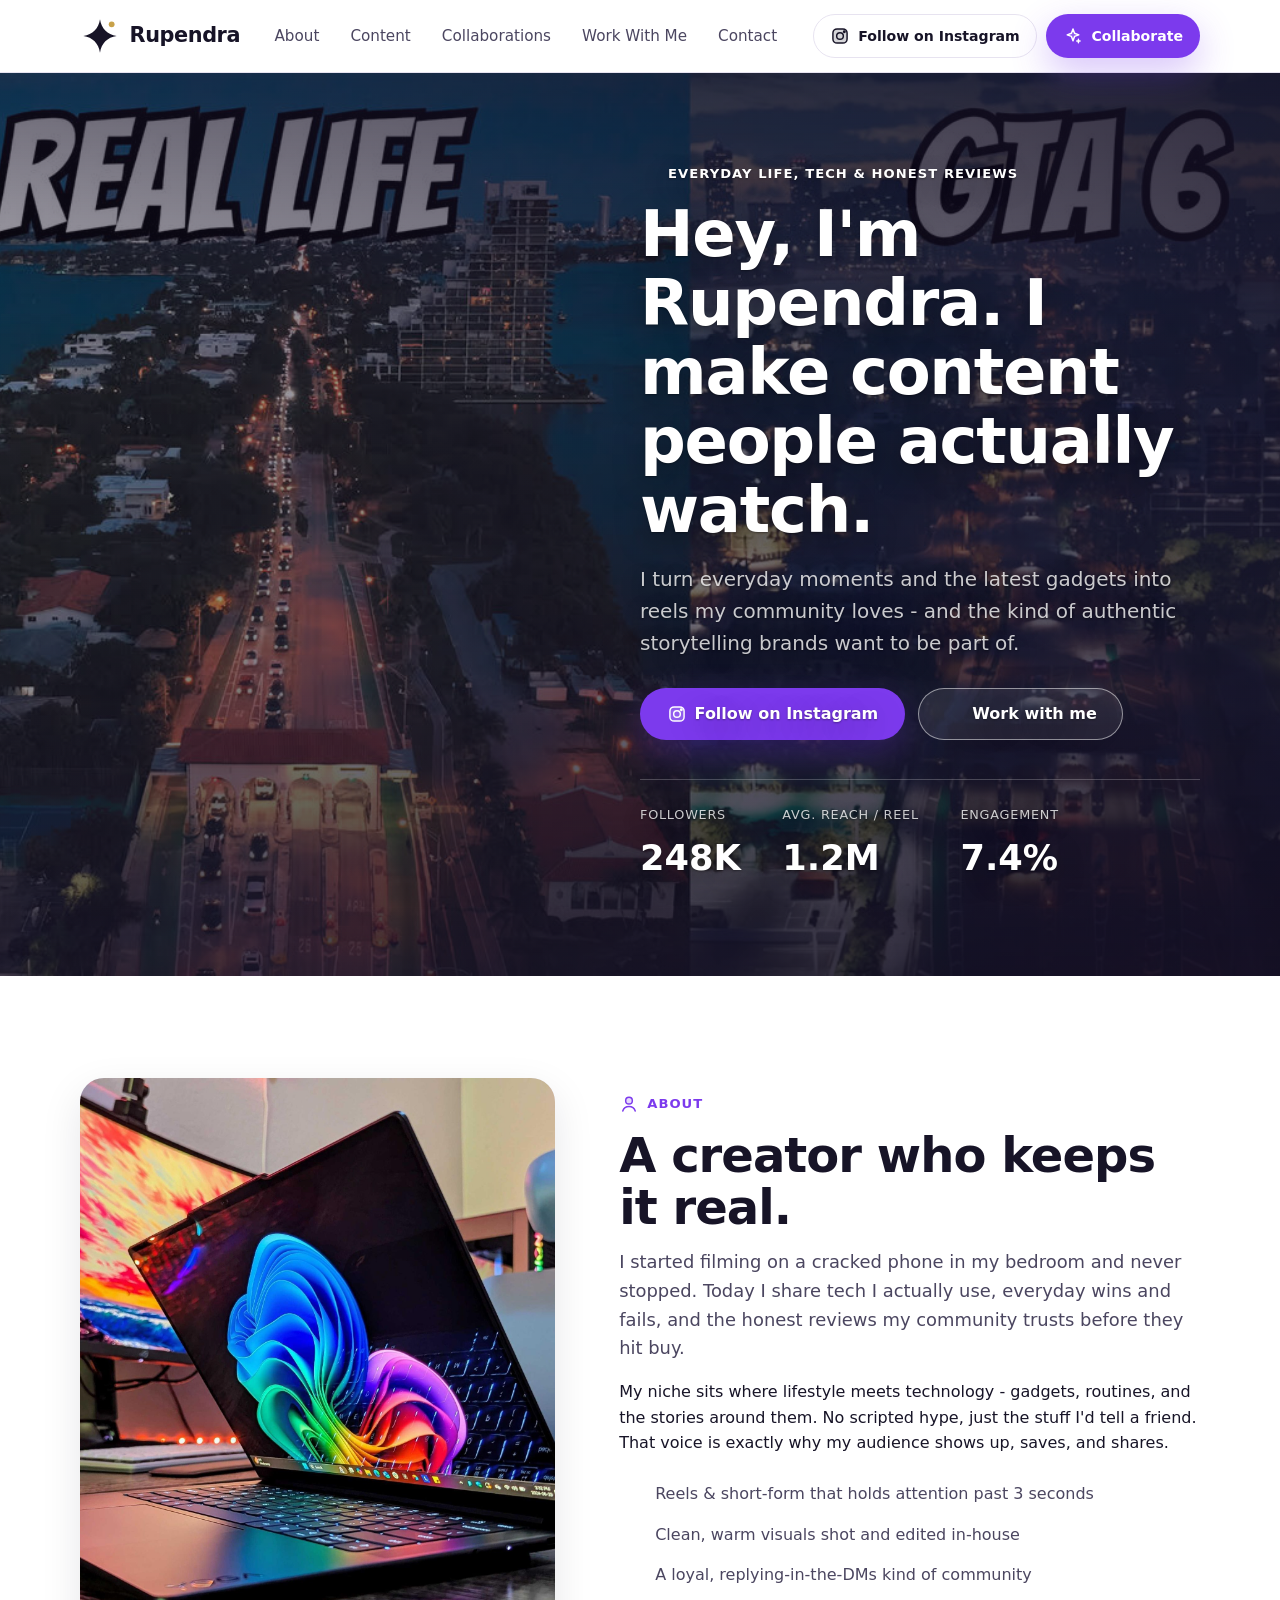
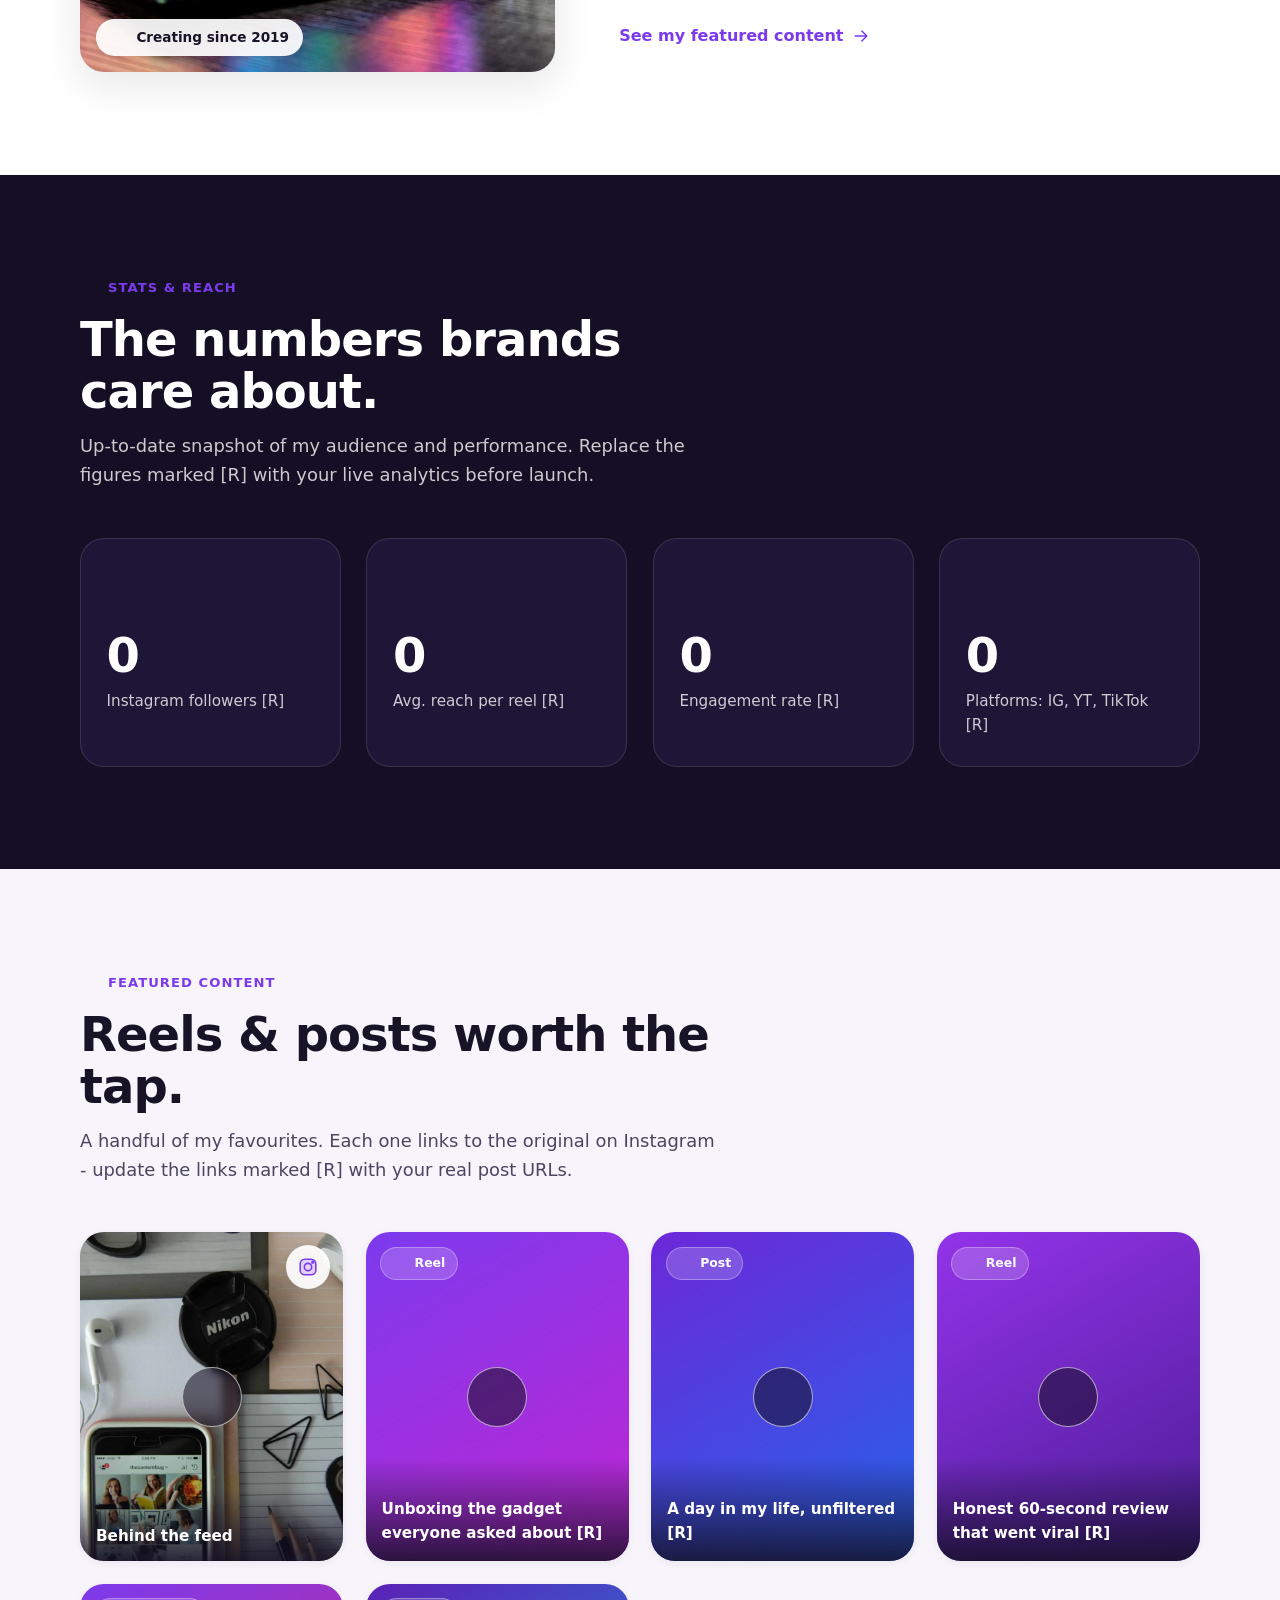
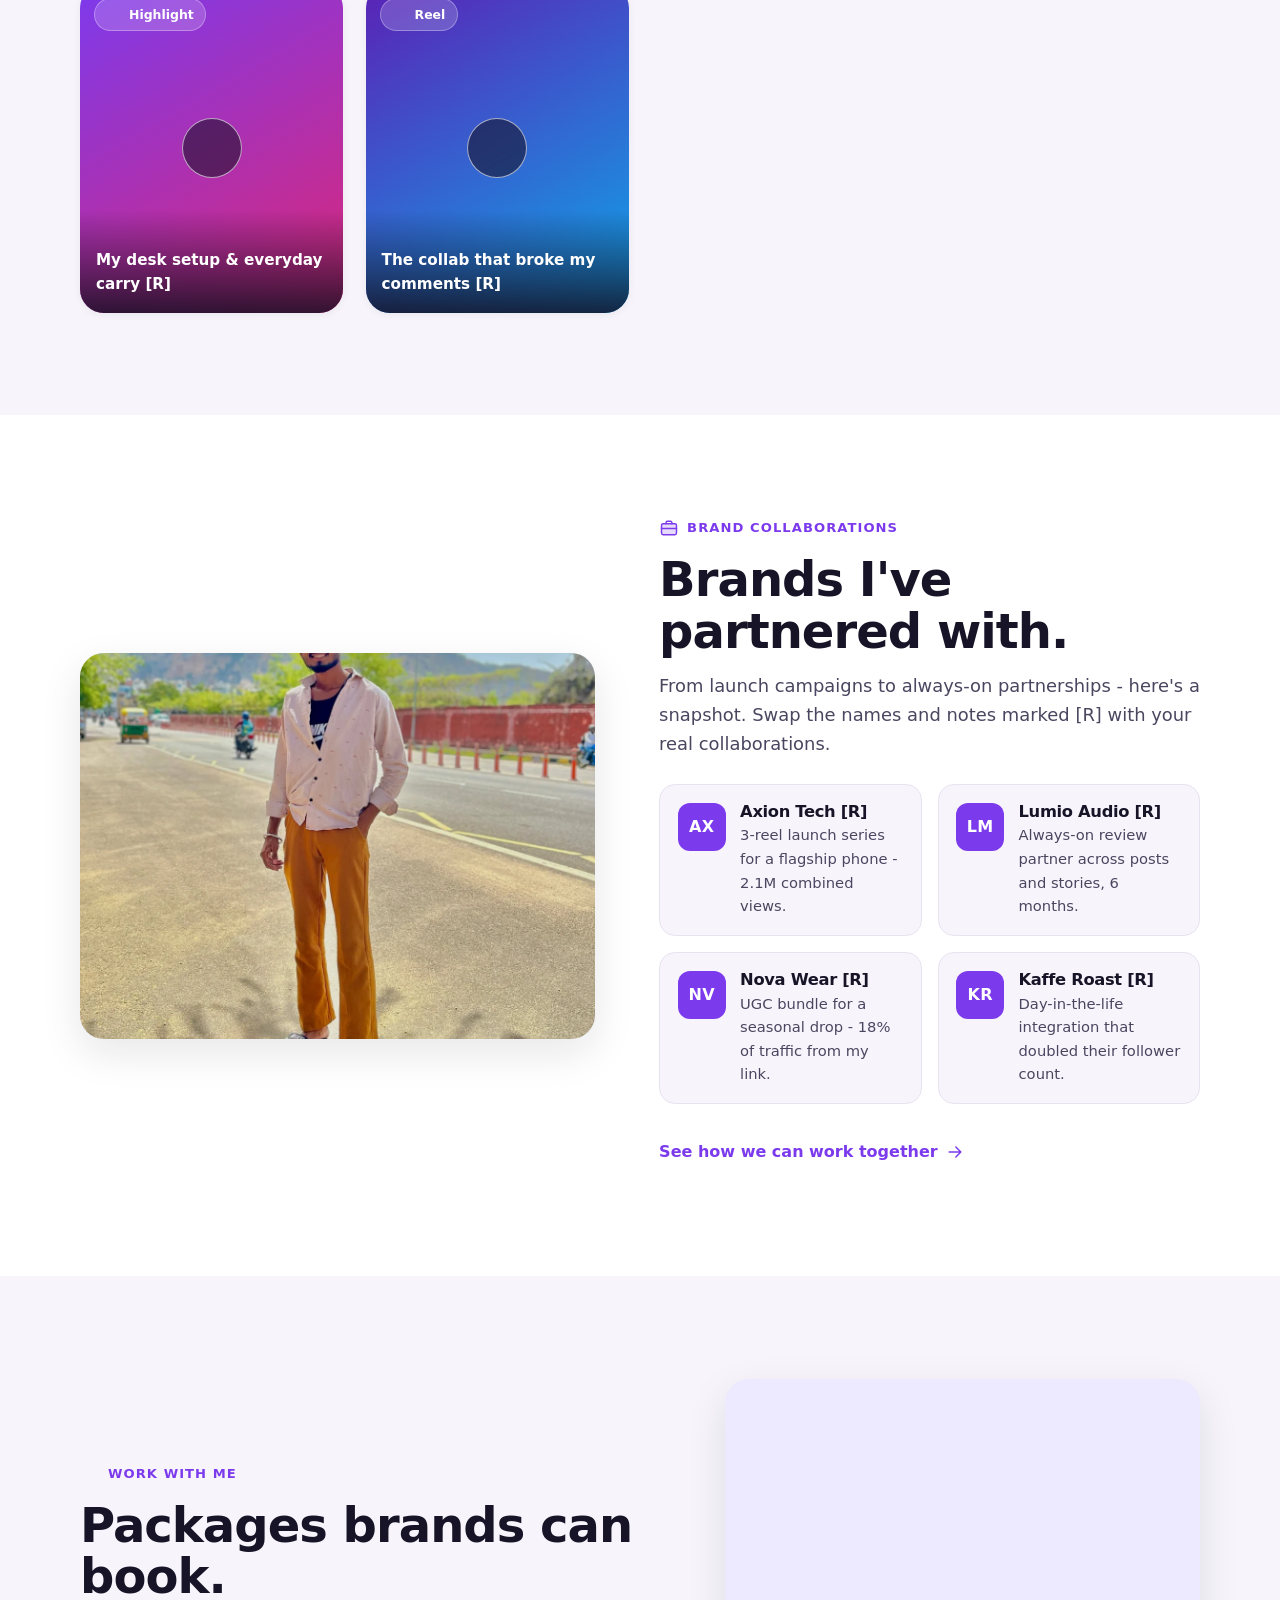
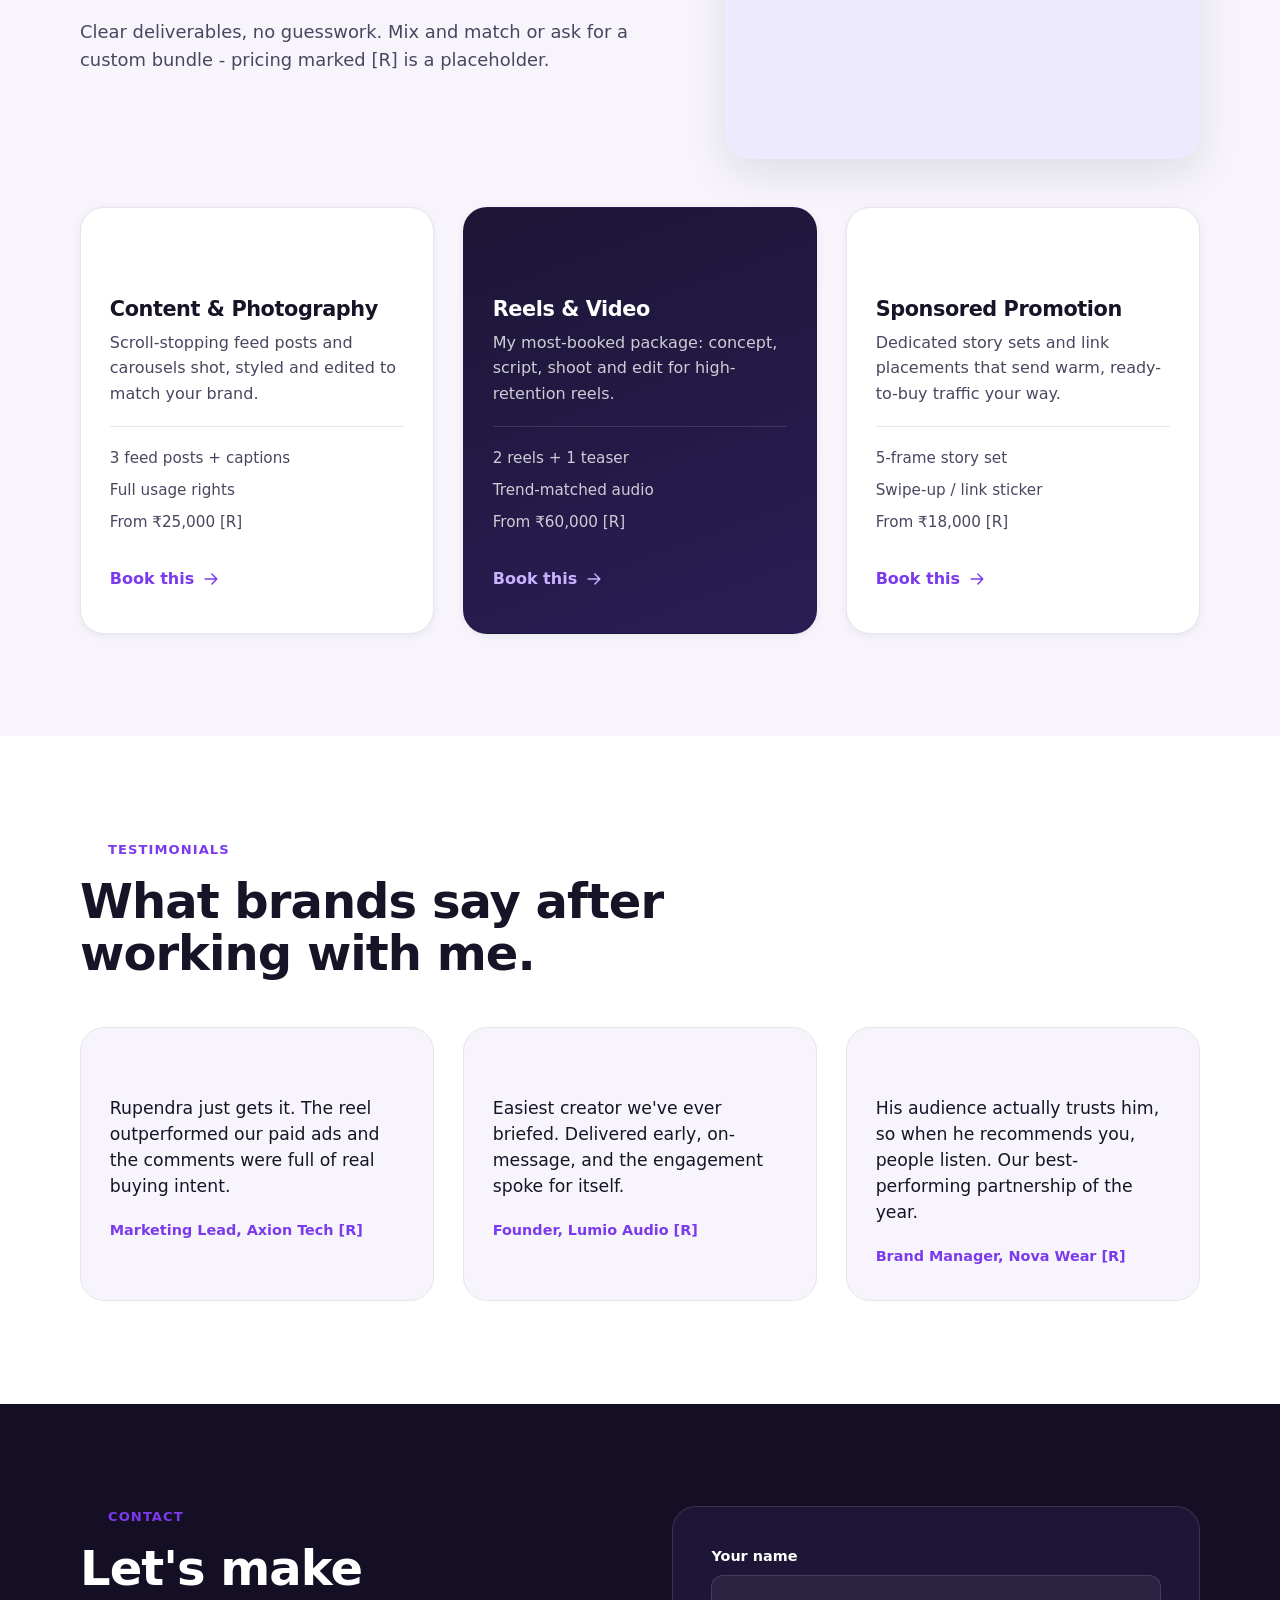
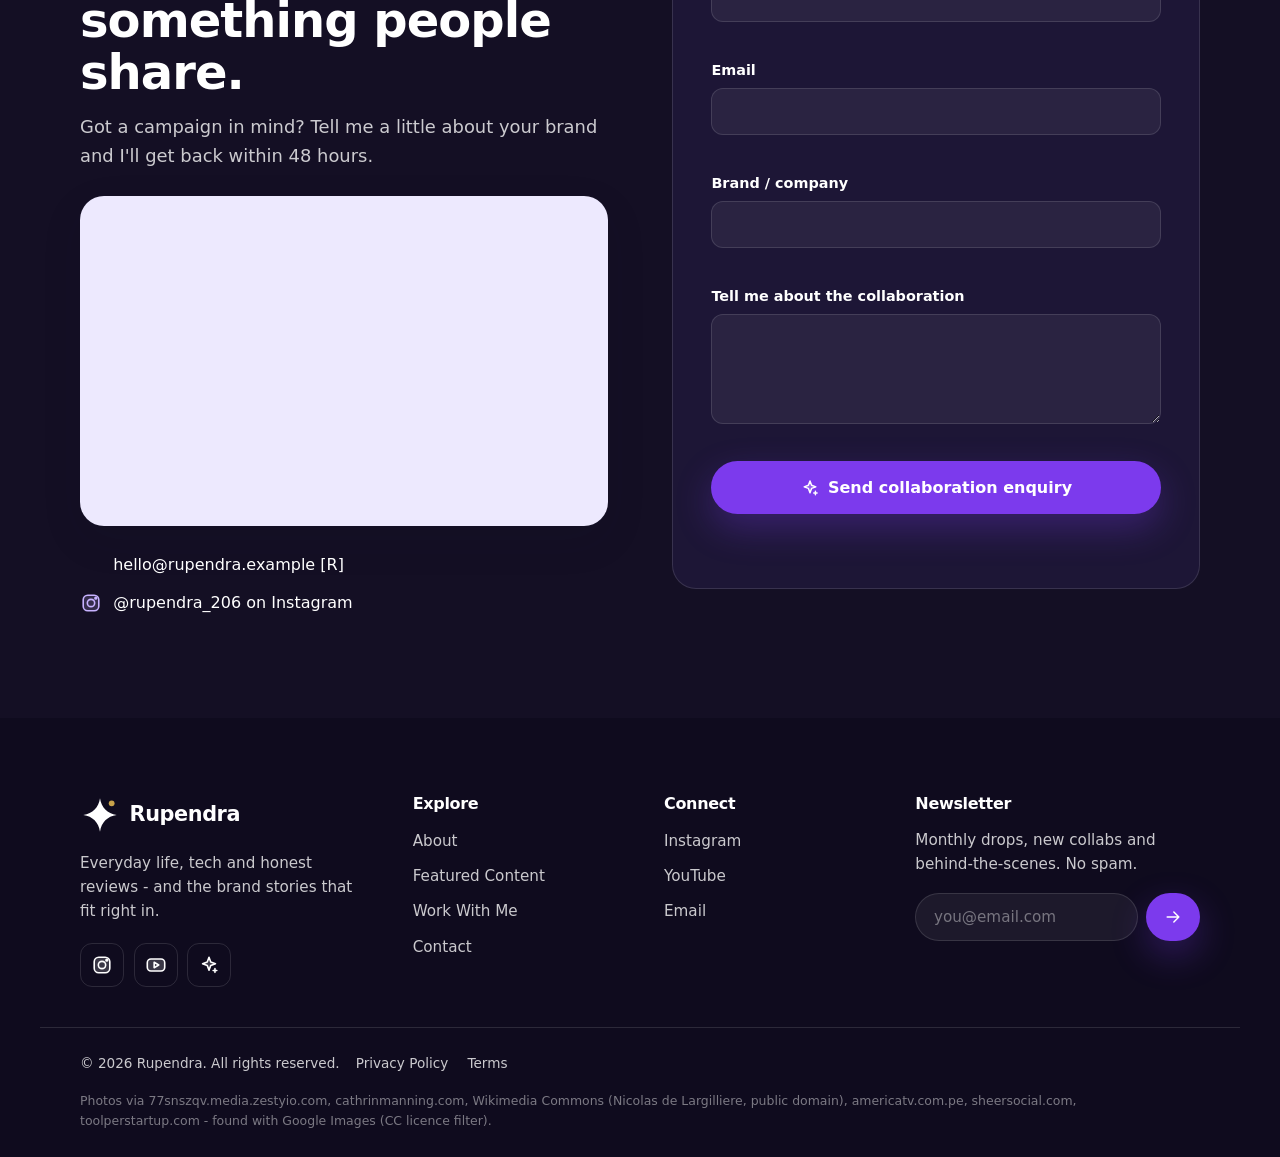
==== commit e1df3fce: "Update print statement from 'Hello' to 'Goodbye'" ====
--- a/rupendra.html
+++ b/rupendra.html
@@ -47,7 +47,7 @@
           <div class="nav__cta">
             <a
               class="btn btn--ghost"
-              href="https://instagram.com/rupendra"
+              href="https://instagram.com/rupendra_206"
               target="_blank"
               rel="noopener noreferrer"
             >
@@ -342,7 +342,7 @@
               </button>
               <a
                 class="gallery__link"
-                href="https://instagram.com/rupendra"
+                href="https://instagram.com/rupendra_206"
                 target="_blank"
                 rel="noopener noreferrer"
                 aria-label="Open 'Behind the feed' on Instagram"
@@ -380,7 +380,7 @@
             <li class="gallery__item gallery__item--reel reel-b">
               <a
                 class="gallery__reel"
-                href="https://instagram.com/rupendra"
+                href="https://instagram.com/rupendra_206"
                 target="_blank"
                 rel="noopener noreferrer"
               >
@@ -428,7 +428,7 @@
             <li class="gallery__item gallery__item--reel reel-d">
               <a
                 class="gallery__reel"
-                href="https://instagram.com/rupendra"
+                href="https://instagram.com/rupendra_206"
                 target="_blank"
                 rel="noopener noreferrer"
               >
@@ -789,10 +789,10 @@
                   <use href="icons/icons.svg#i-instagram"></use>
                 </svg>
                 <a
-                  href="https://instagram.com/rupendra"
+                  href="https://instagram.com/rupendra_206"
                   target="_blank"
                   rel="noopener noreferrer"
-                  >@rupendra on Instagram</a
+                  >@rupendra_206 on Instagram</a
                 >
               </li>
             </ul>
@@ -873,7 +873,7 @@
           <div class="footer__social">
             <a
               class="social-btn"
-              href="https://instagram.com/rupendra"
+              href="https://instagram.com/rupendra_206"
               target="_blank"
               rel="noopener noreferrer"
               aria-label="Rupendra on Instagram"
@@ -884,7 +884,7 @@
             </a>
             <a
               class="social-btn"
-              href="https://youtube.com/@rupendra"
+              href="https://youtube.com/@rupendra_206"
               target="_blank"
               rel="noopener noreferrer"
               aria-label="Rupendra on YouTube"
@@ -895,7 +895,7 @@
             </a>
             <a
               class="social-btn"
-              href="https://tiktok.com/@rupendra"
+              href="https://tiktok.com/@rupendra_206"
               target="_blank"
               rel="noopener noreferrer"
               aria-label="Rupendra on TikTok"
@@ -922,7 +922,7 @@
           <ul>
             <li>
               <a
-                href="https://instagram.com/rupendra"
+                href="https://instagram.com/rupendra_206"
                 target="_blank"
                 rel="noopener noreferrer"
                 >Instagram</a
@@ -930,13 +930,13 @@
             </li>
             <li>
               <a
-                href="https://youtube.com/@rupendra"
+                href="https://youtube.com/@rupendra_206"
                 target="_blank"
                 rel="noopener noreferrer"
                 >YouTube</a
               >
             </li>
-            <li><a href="mailto:hello@rupendra.example">Email</a></li>
+            <li><a href="mailto:hello@rupendra_206.example">Email</a></li>
           </ul>
         </nav>
 
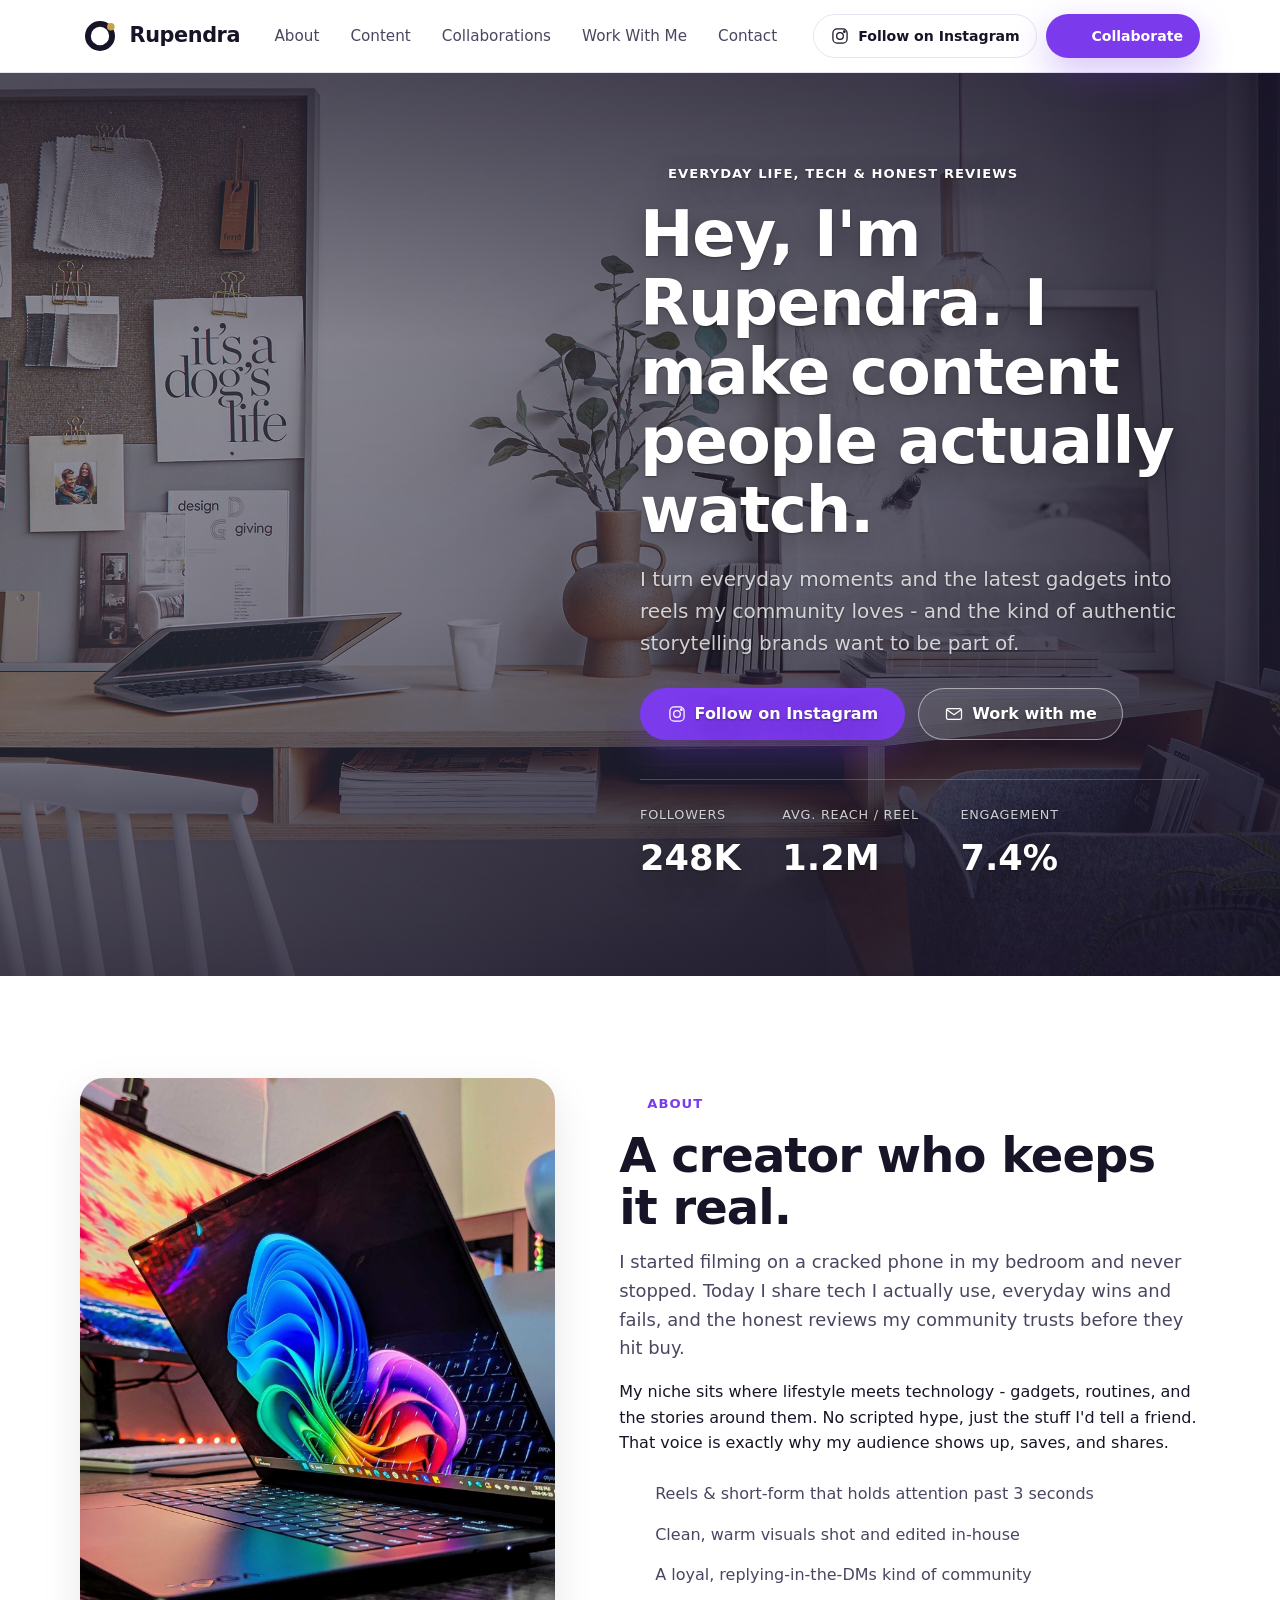
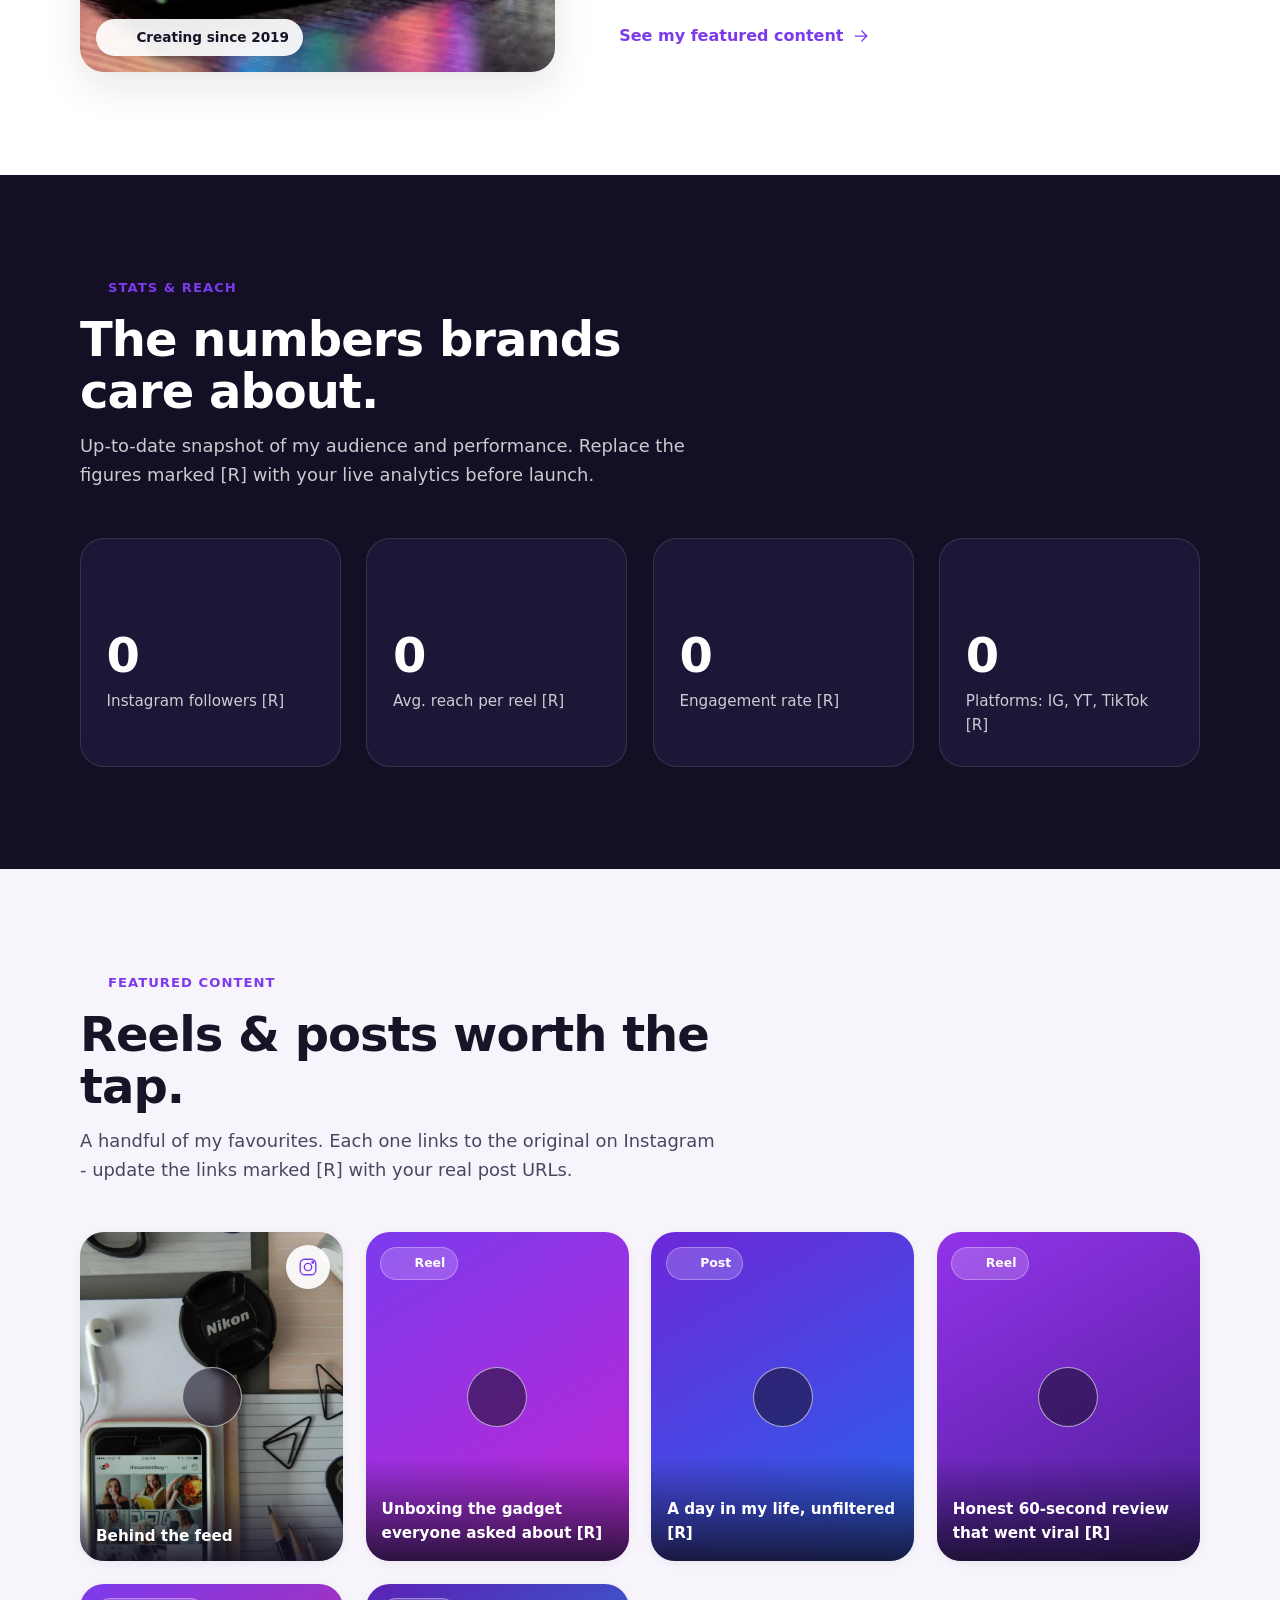
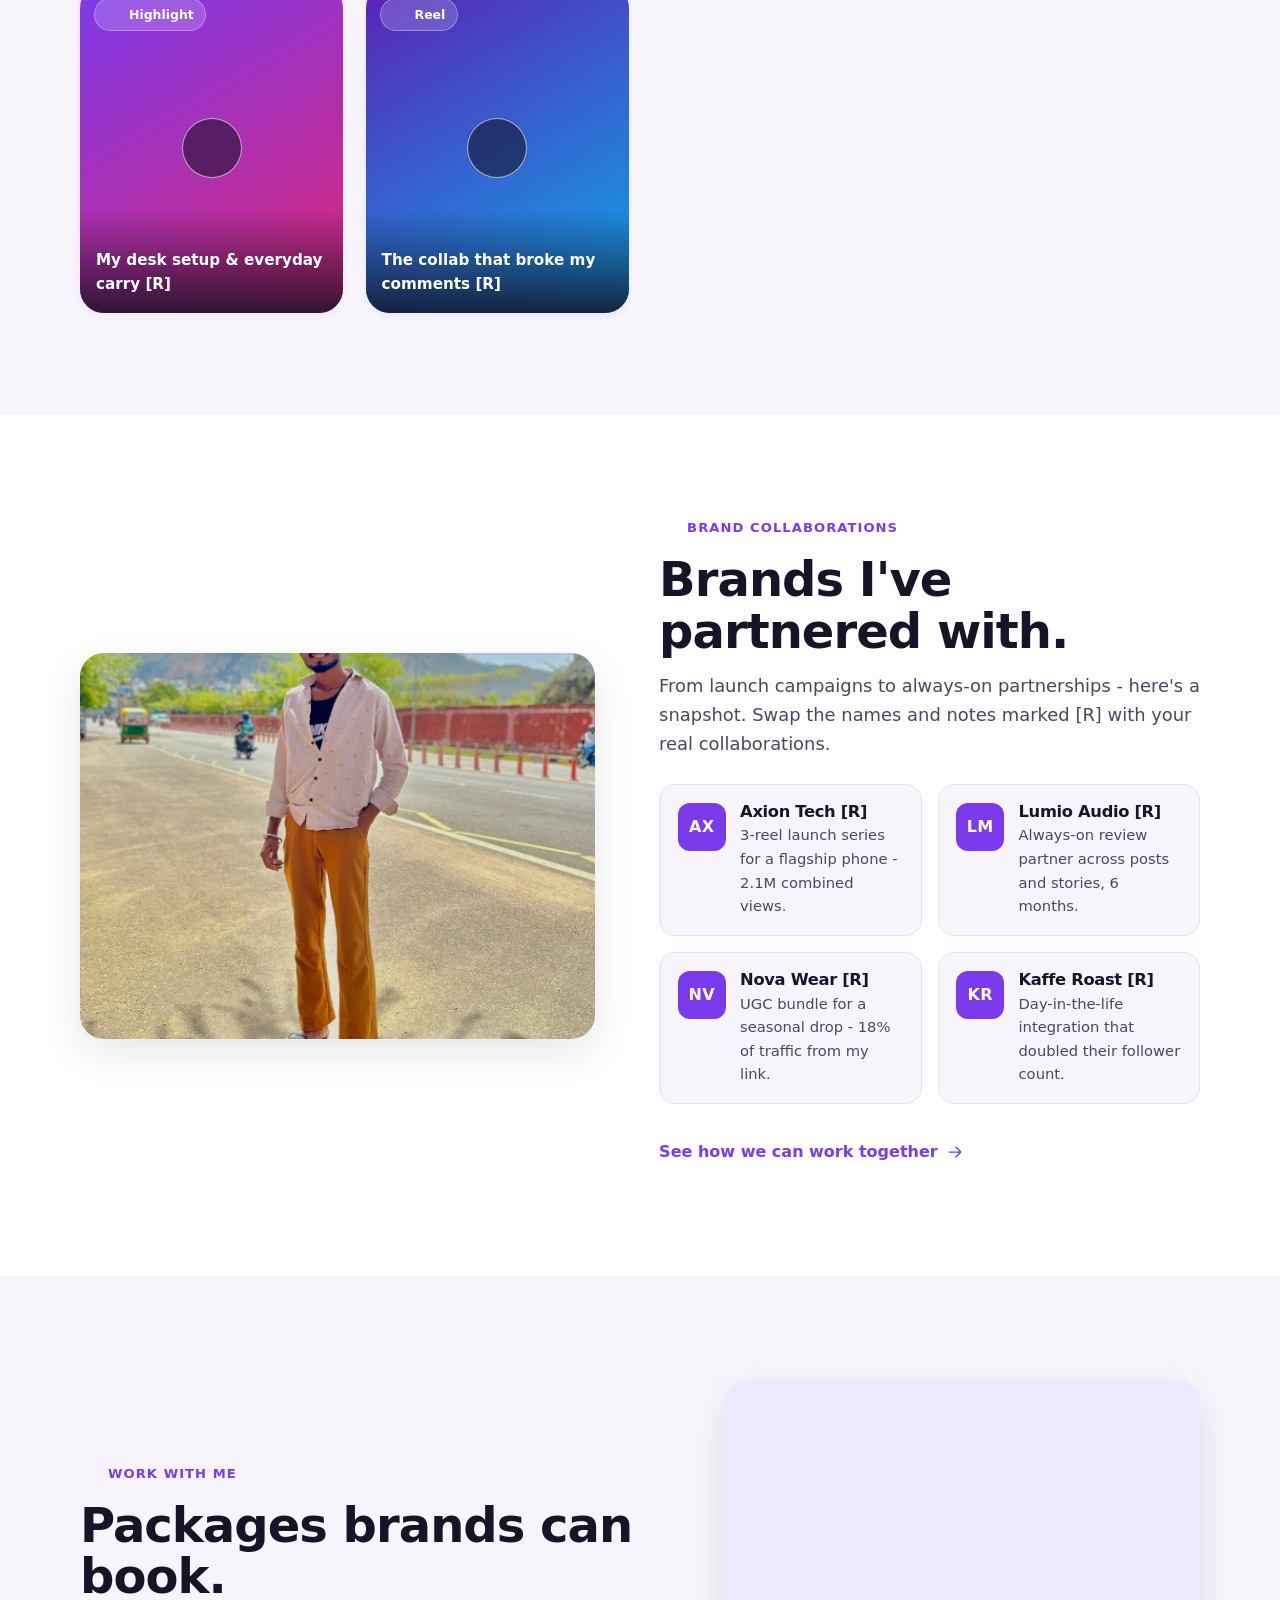
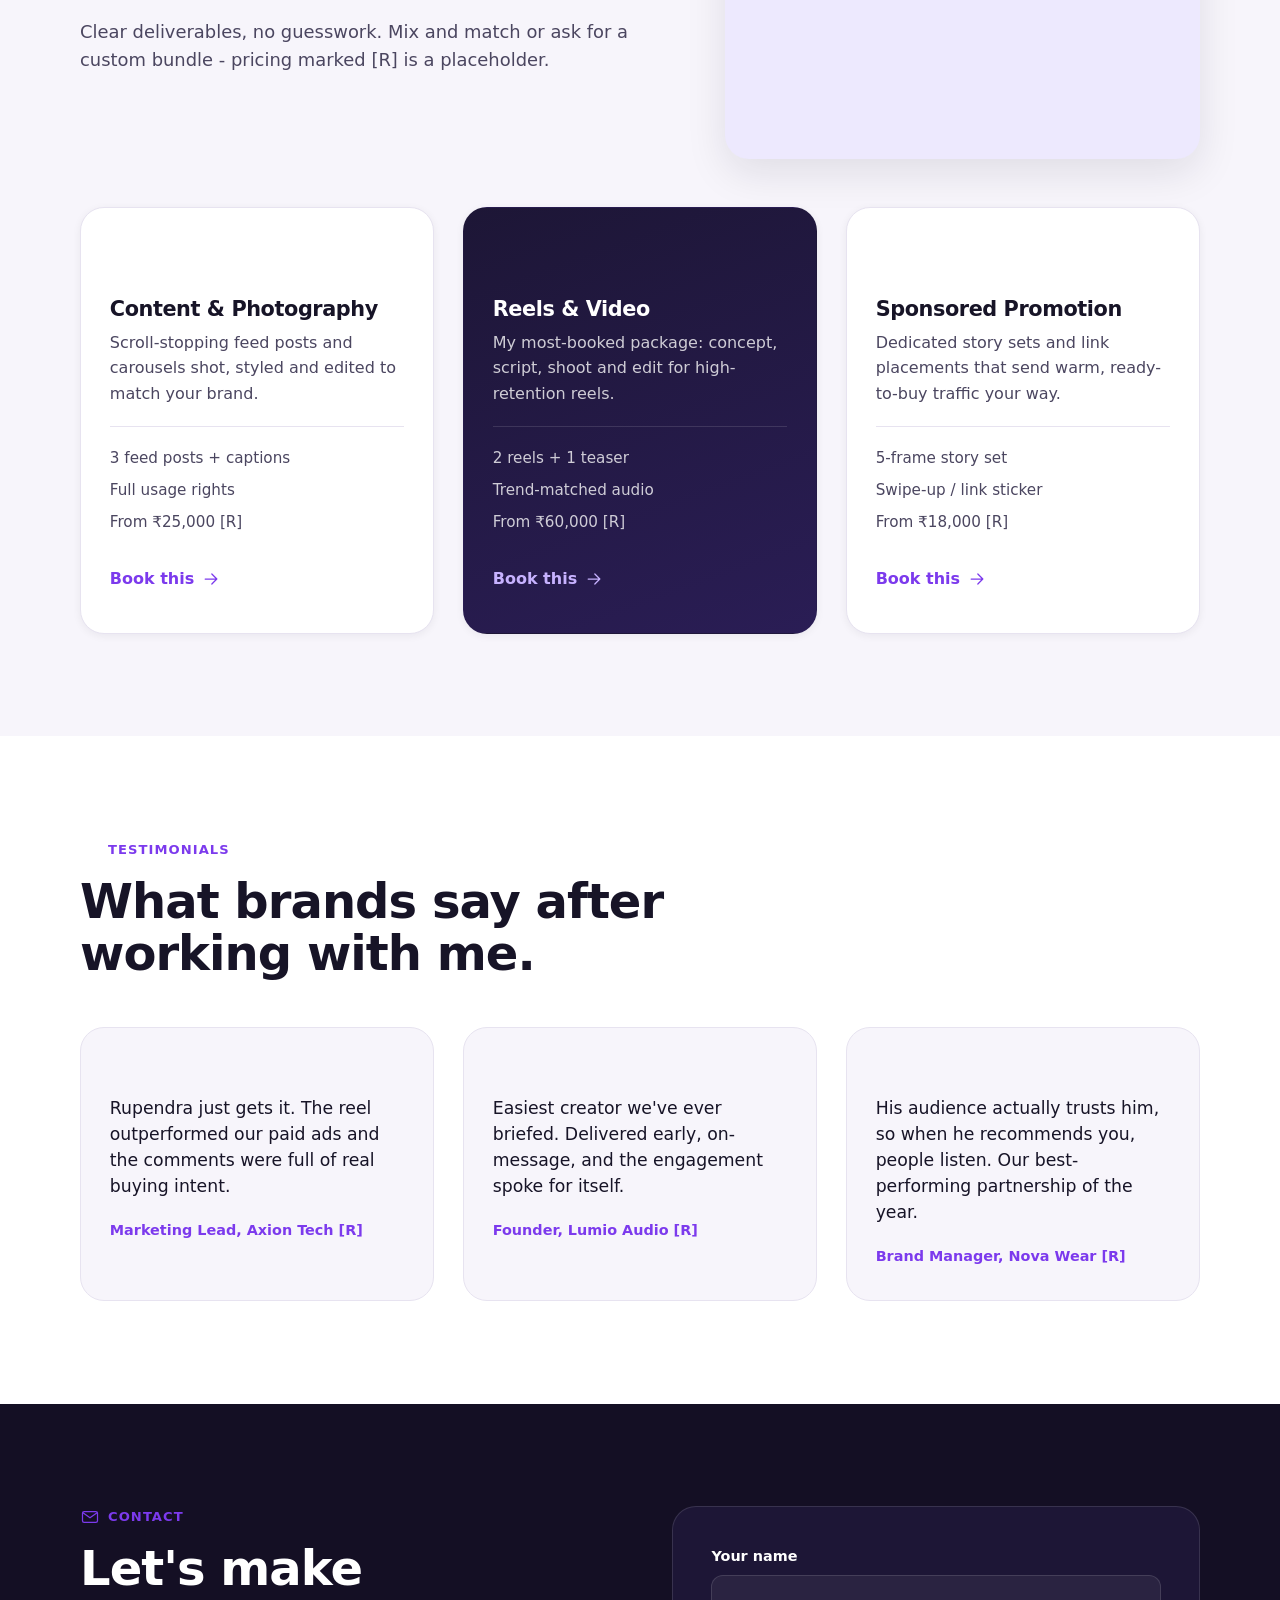
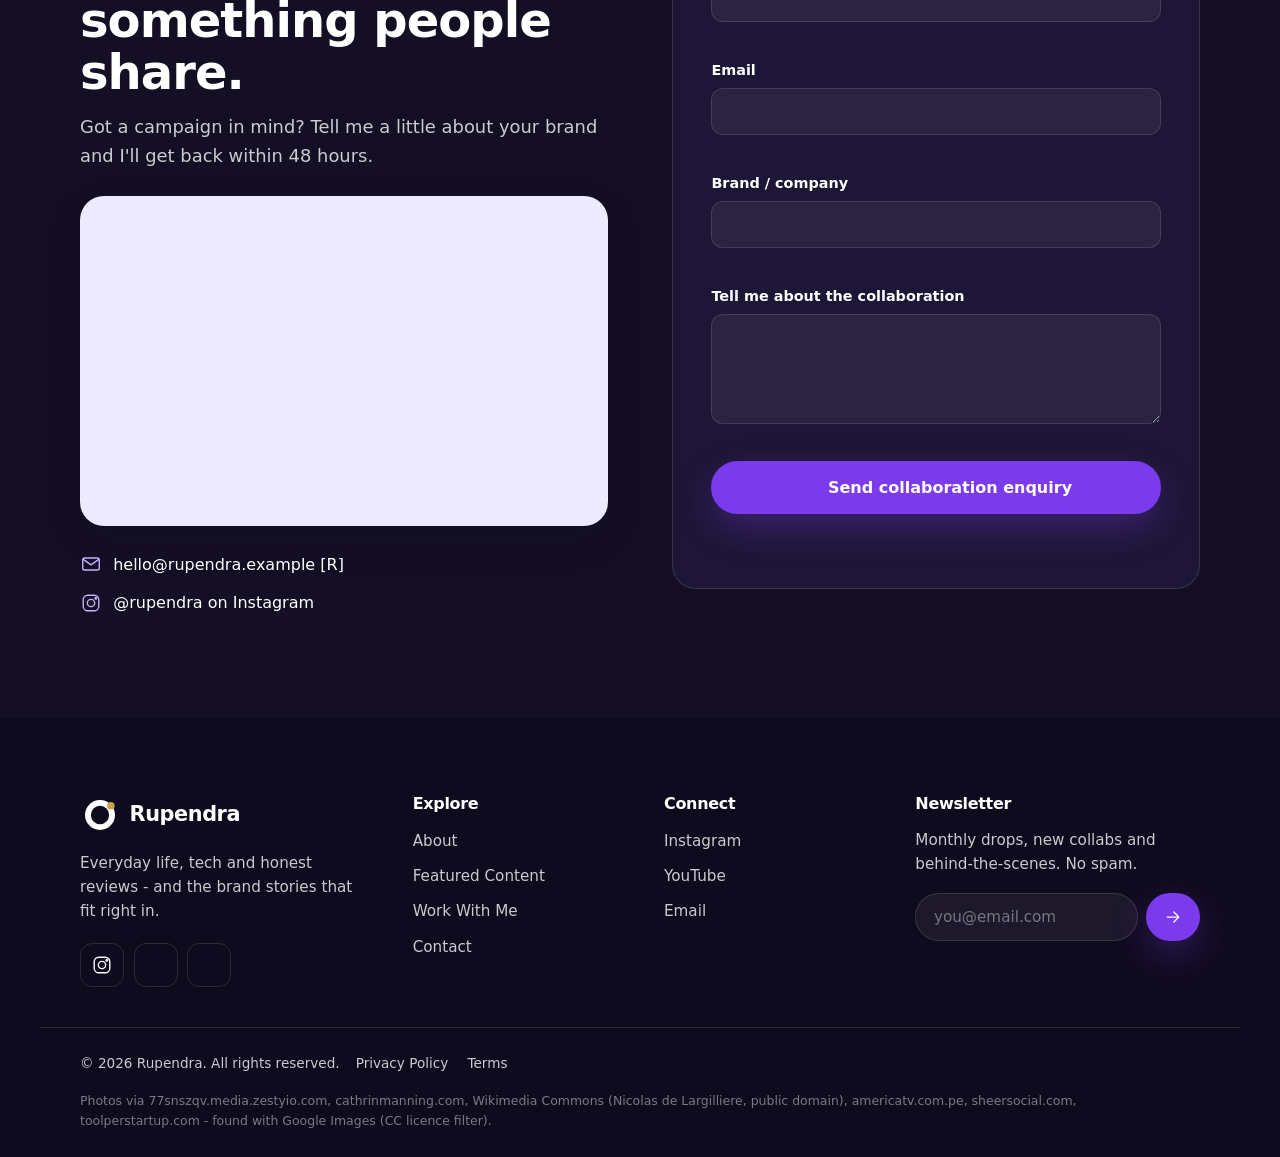
==== commit 92be5e89: "Deploy from Dexiloha Studio" ====
--- a/rupendra.html
+++ b/rupendra.html
@@ -47,7 +47,7 @@
           <div class="nav__cta">
             <a
               class="btn btn--ghost"
-              href="https://instagram.com/rupendra_206"
+              href="https://instagram.com/rupendra"
               target="_blank"
               rel="noopener noreferrer"
             >
@@ -342,7 +342,7 @@
               </button>
               <a
                 class="gallery__link"
-                href="https://instagram.com/rupendra_206"
+                href="https://instagram.com/rupendra"
                 target="_blank"
                 rel="noopener noreferrer"
                 aria-label="Open 'Behind the feed' on Instagram"
@@ -380,7 +380,7 @@
             <li class="gallery__item gallery__item--reel reel-b">
               <a
                 class="gallery__reel"
-                href="https://instagram.com/rupendra_206"
+                href="https://instagram.com/rupendra"
                 target="_blank"
                 rel="noopener noreferrer"
               >
@@ -428,7 +428,7 @@
             <li class="gallery__item gallery__item--reel reel-d">
               <a
                 class="gallery__reel"
-                href="https://instagram.com/rupendra_206"
+                href="https://instagram.com/rupendra"
                 target="_blank"
                 rel="noopener noreferrer"
               >
@@ -789,10 +789,10 @@
                   <use href="icons/icons.svg#i-instagram"></use>
                 </svg>
                 <a
-                  href="https://instagram.com/rupendra_206"
+                  href="https://instagram.com/rupendra"
                   target="_blank"
                   rel="noopener noreferrer"
-                  >@rupendra_206 on Instagram</a
+                  >@rupendra on Instagram</a
                 >
               </li>
             </ul>
@@ -873,7 +873,7 @@
           <div class="footer__social">
             <a
               class="social-btn"
-              href="https://instagram.com/rupendra_206"
+              href="https://instagram.com/rupendra"
               target="_blank"
               rel="noopener noreferrer"
               aria-label="Rupendra on Instagram"
@@ -884,7 +884,7 @@
             </a>
             <a
               class="social-btn"
-              href="https://youtube.com/@rupendra_206"
+              href="https://youtube.com/@rupendra"
               target="_blank"
               rel="noopener noreferrer"
               aria-label="Rupendra on YouTube"
@@ -895,7 +895,7 @@
             </a>
             <a
               class="social-btn"
-              href="https://tiktok.com/@rupendra_206"
+              href="https://tiktok.com/@rupendra"
               target="_blank"
               rel="noopener noreferrer"
               aria-label="Rupendra on TikTok"
@@ -922,7 +922,7 @@
           <ul>
             <li>
               <a
-                href="https://instagram.com/rupendra_206"
+                href="https://instagram.com/rupendra"
                 target="_blank"
                 rel="noopener noreferrer"
                 >Instagram</a
@@ -930,13 +930,13 @@
             </li>
             <li>
               <a
-                href="https://youtube.com/@rupendra_206"
+                href="https://youtube.com/@rupendra"
                 target="_blank"
                 rel="noopener noreferrer"
                 >YouTube</a
               >
             </li>
-            <li><a href="mailto:hello@rupendra_206.example">Email</a></li>
+            <li><a href="mailto:hello@rupendra.example">Email</a></li>
           </ul>
         </nav>
 
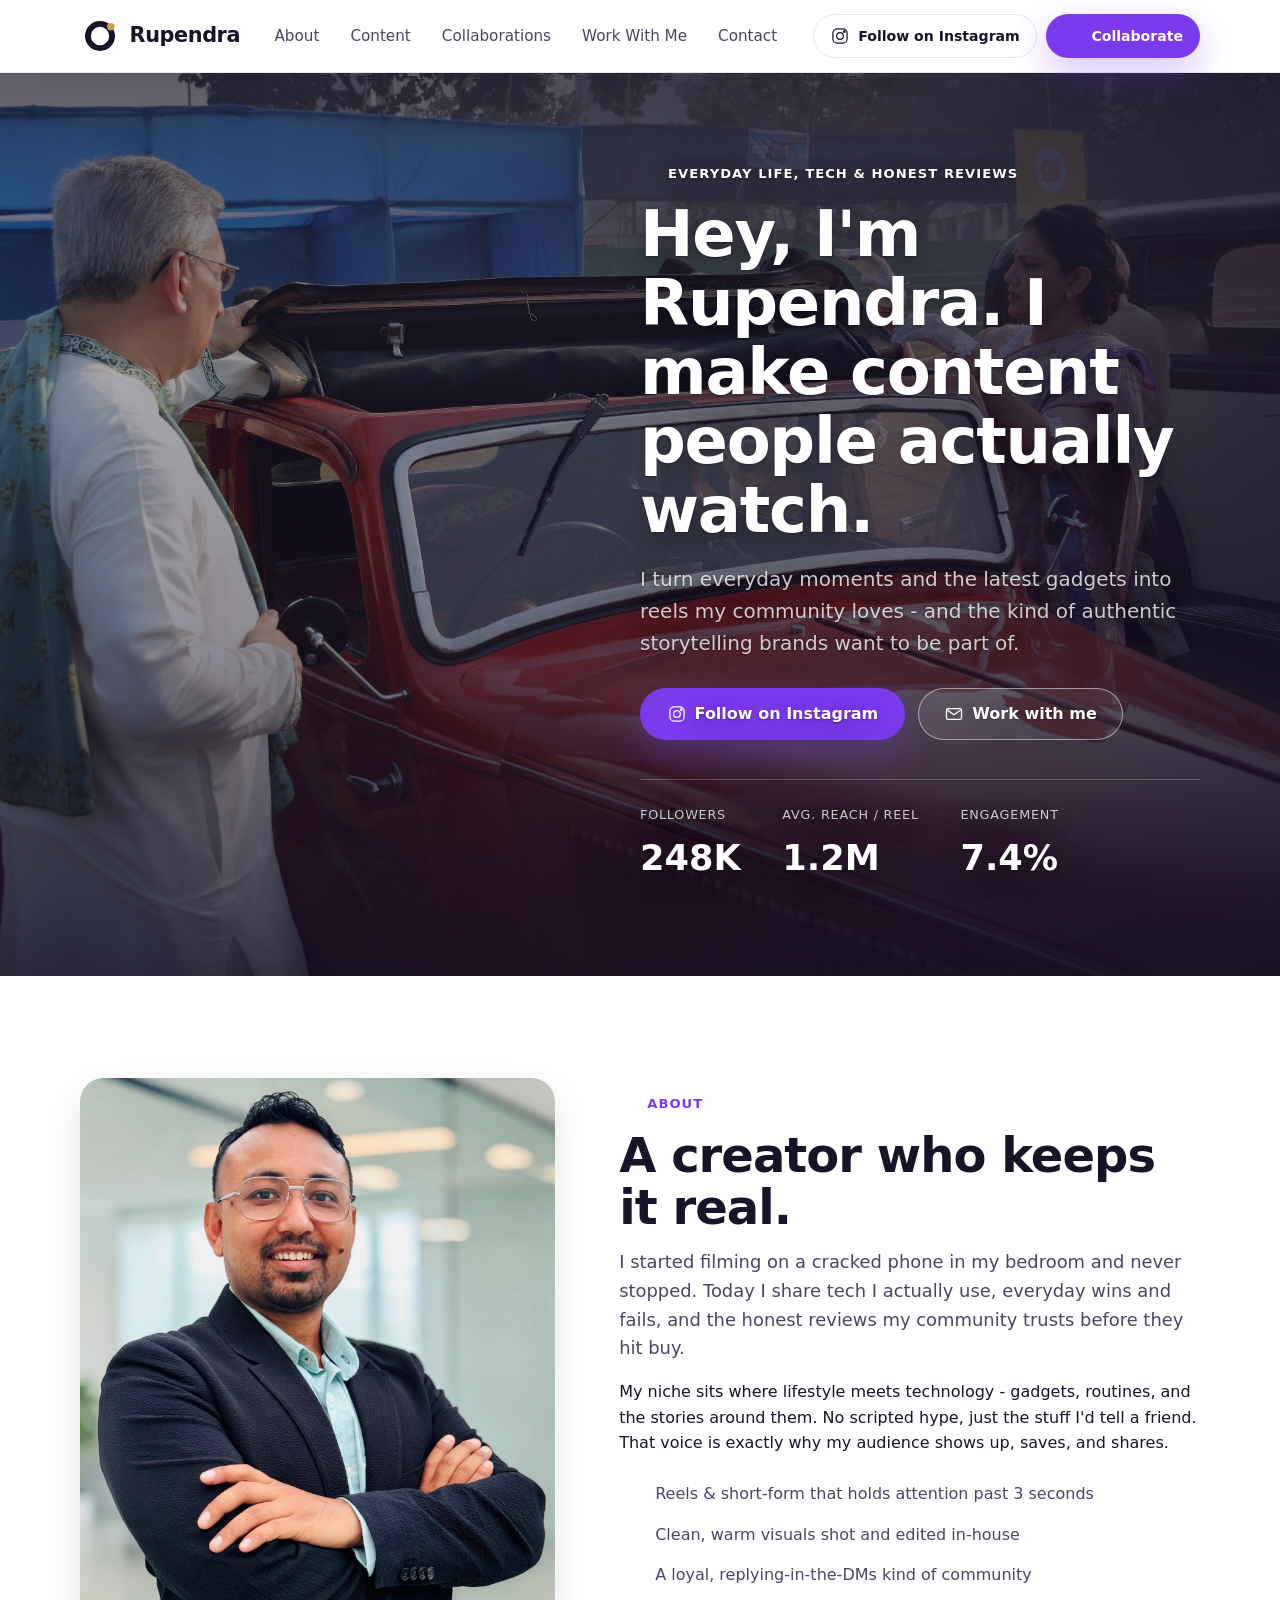
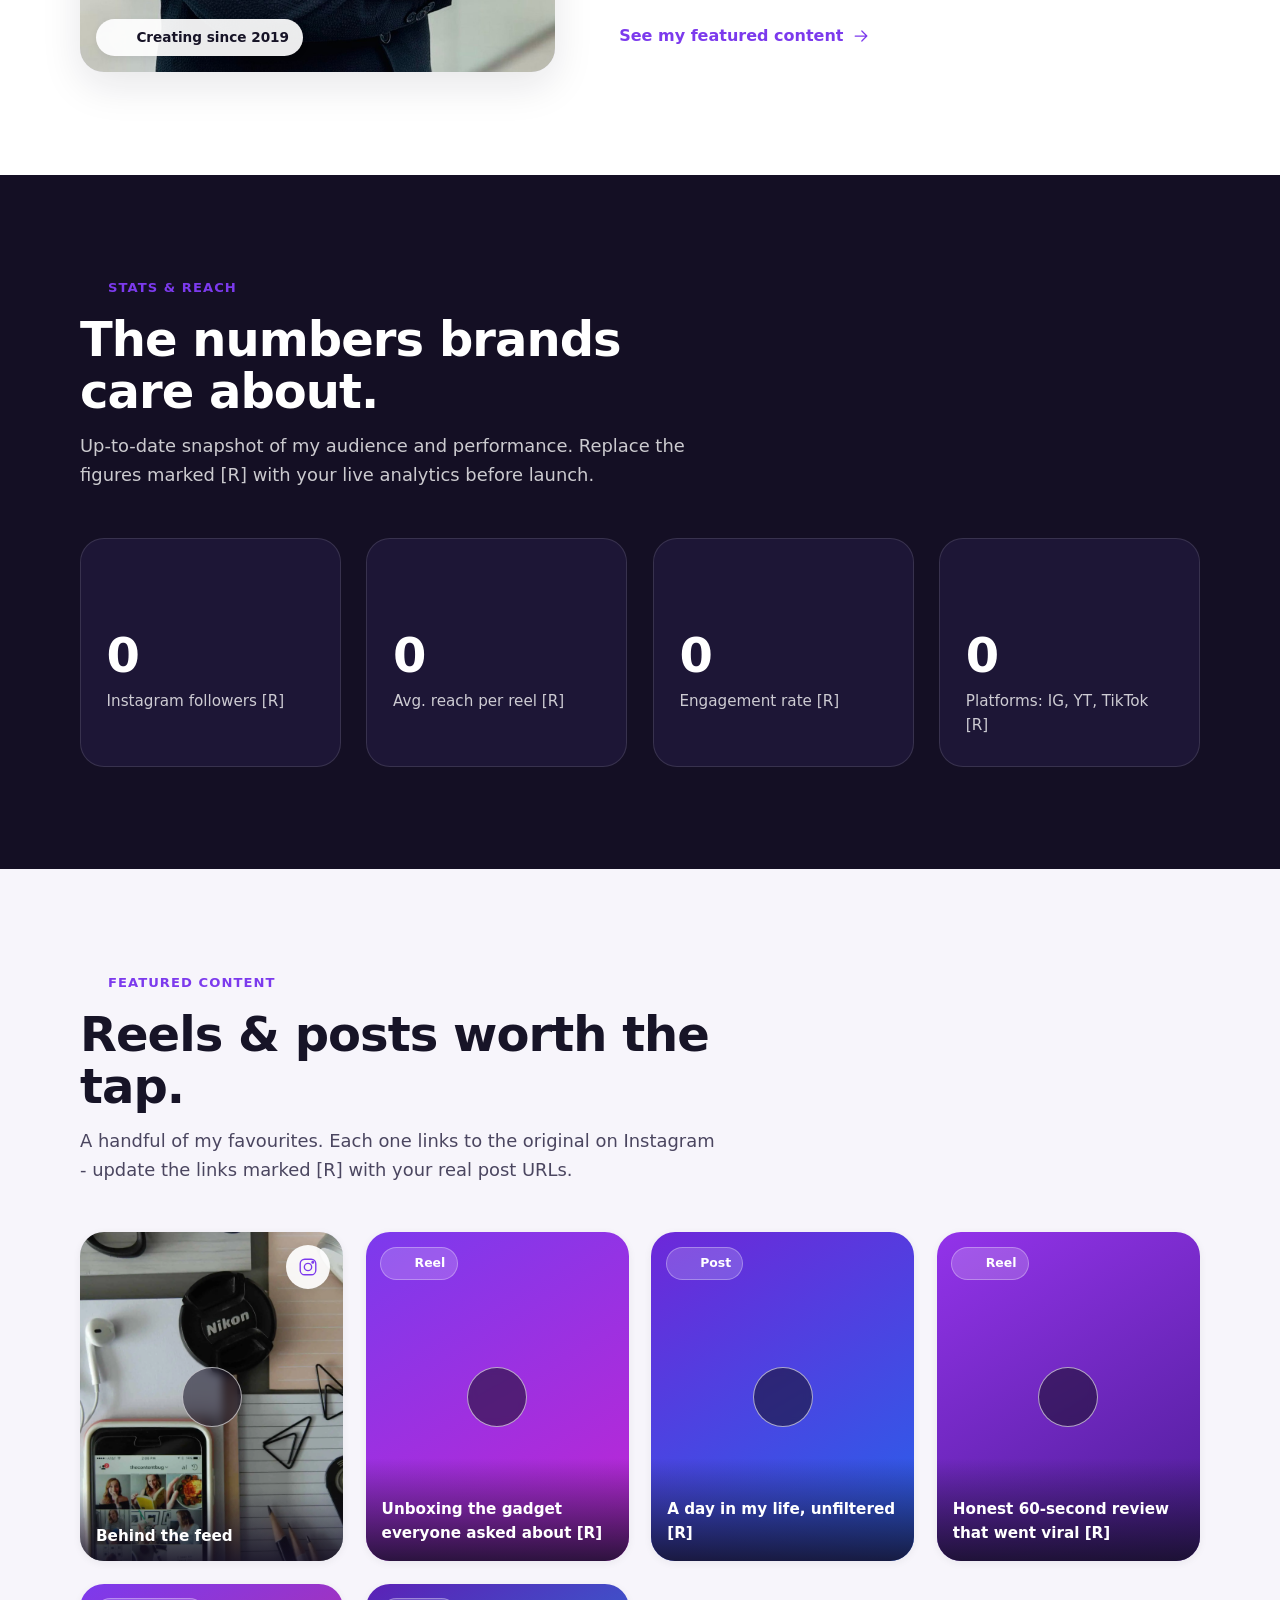
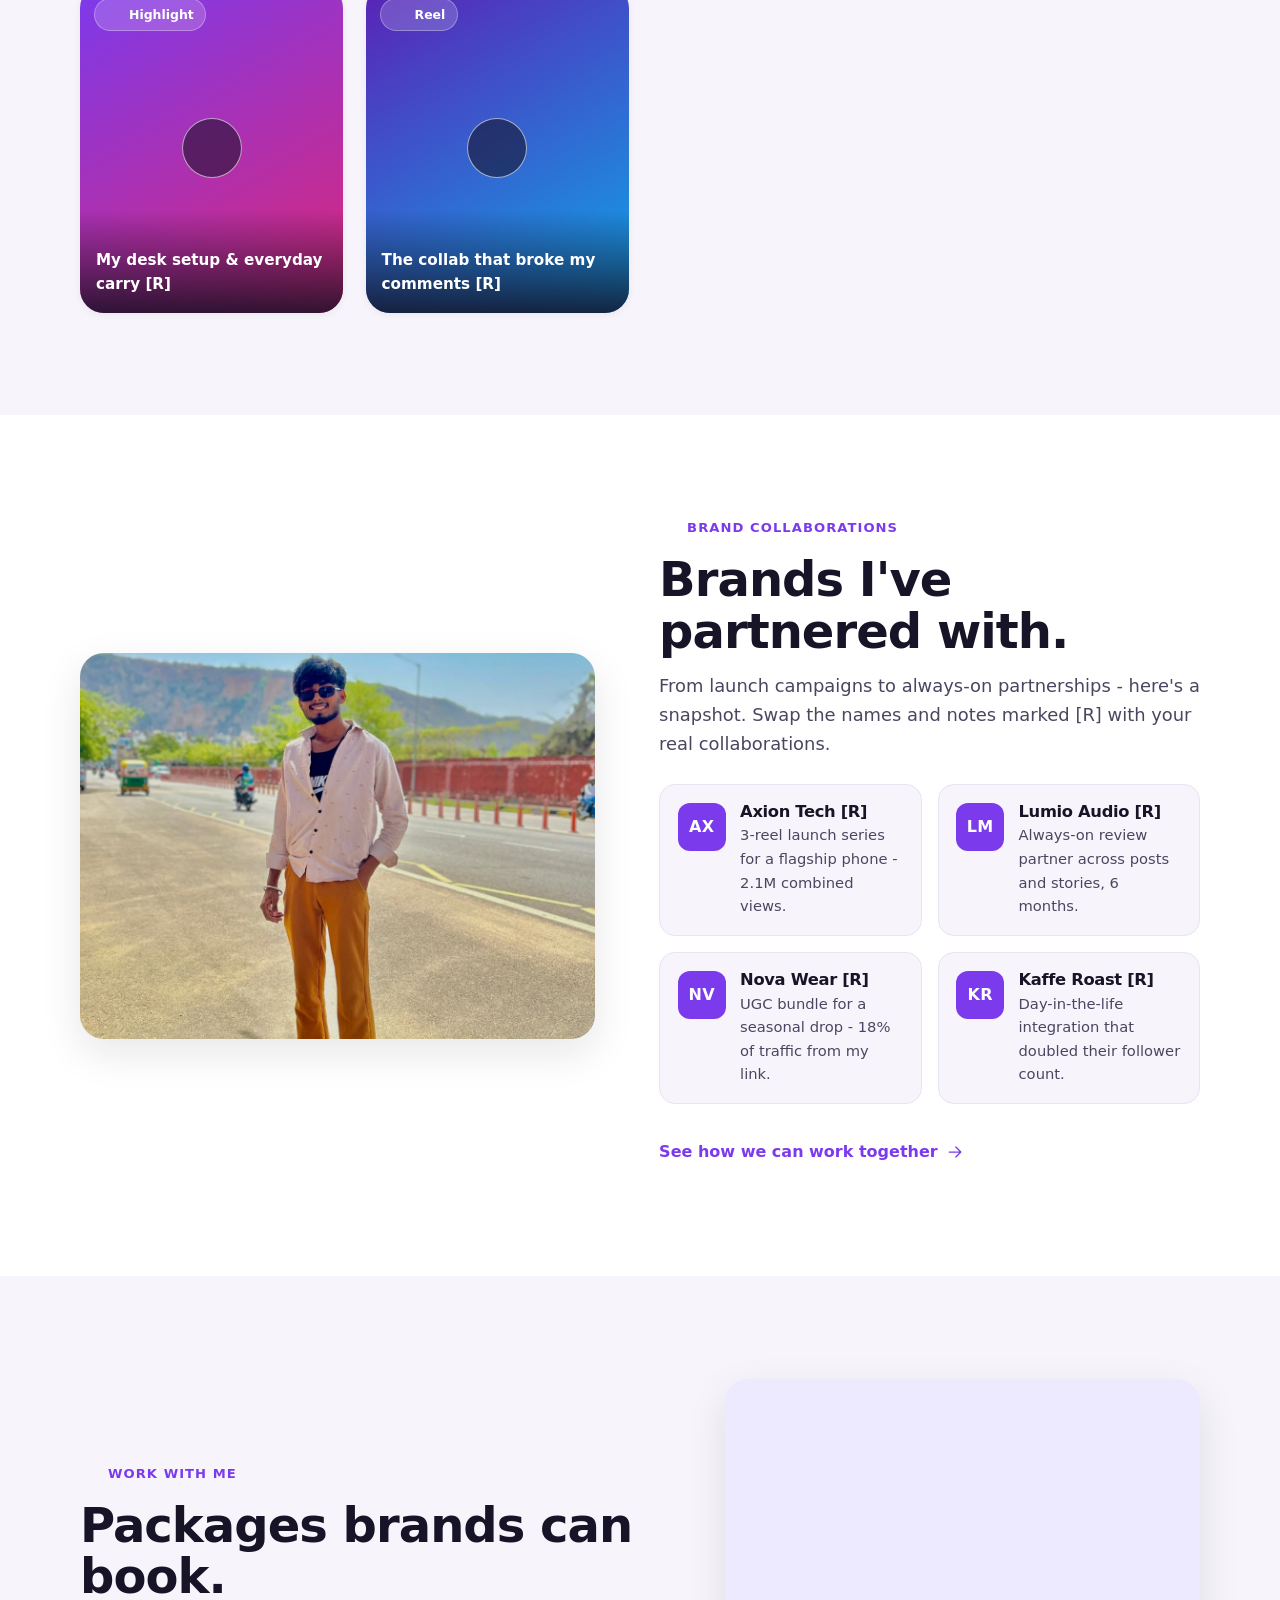
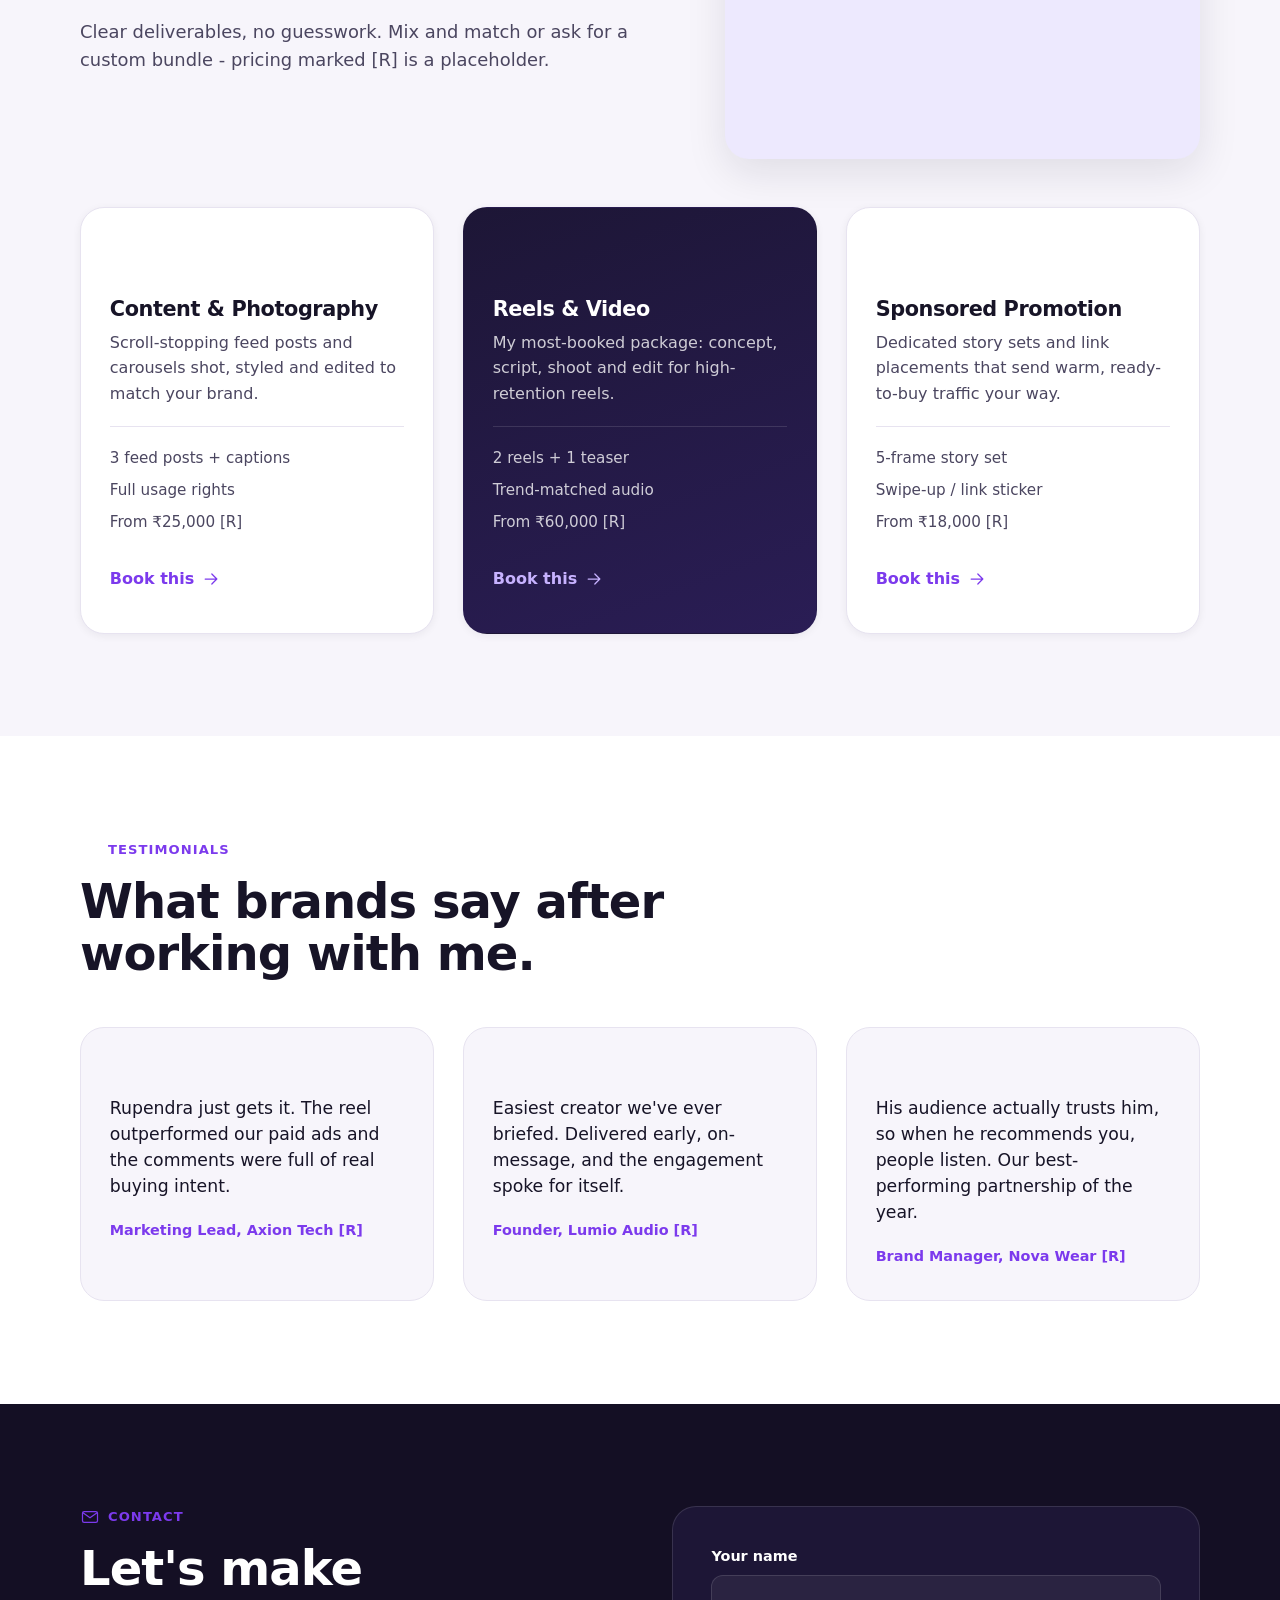
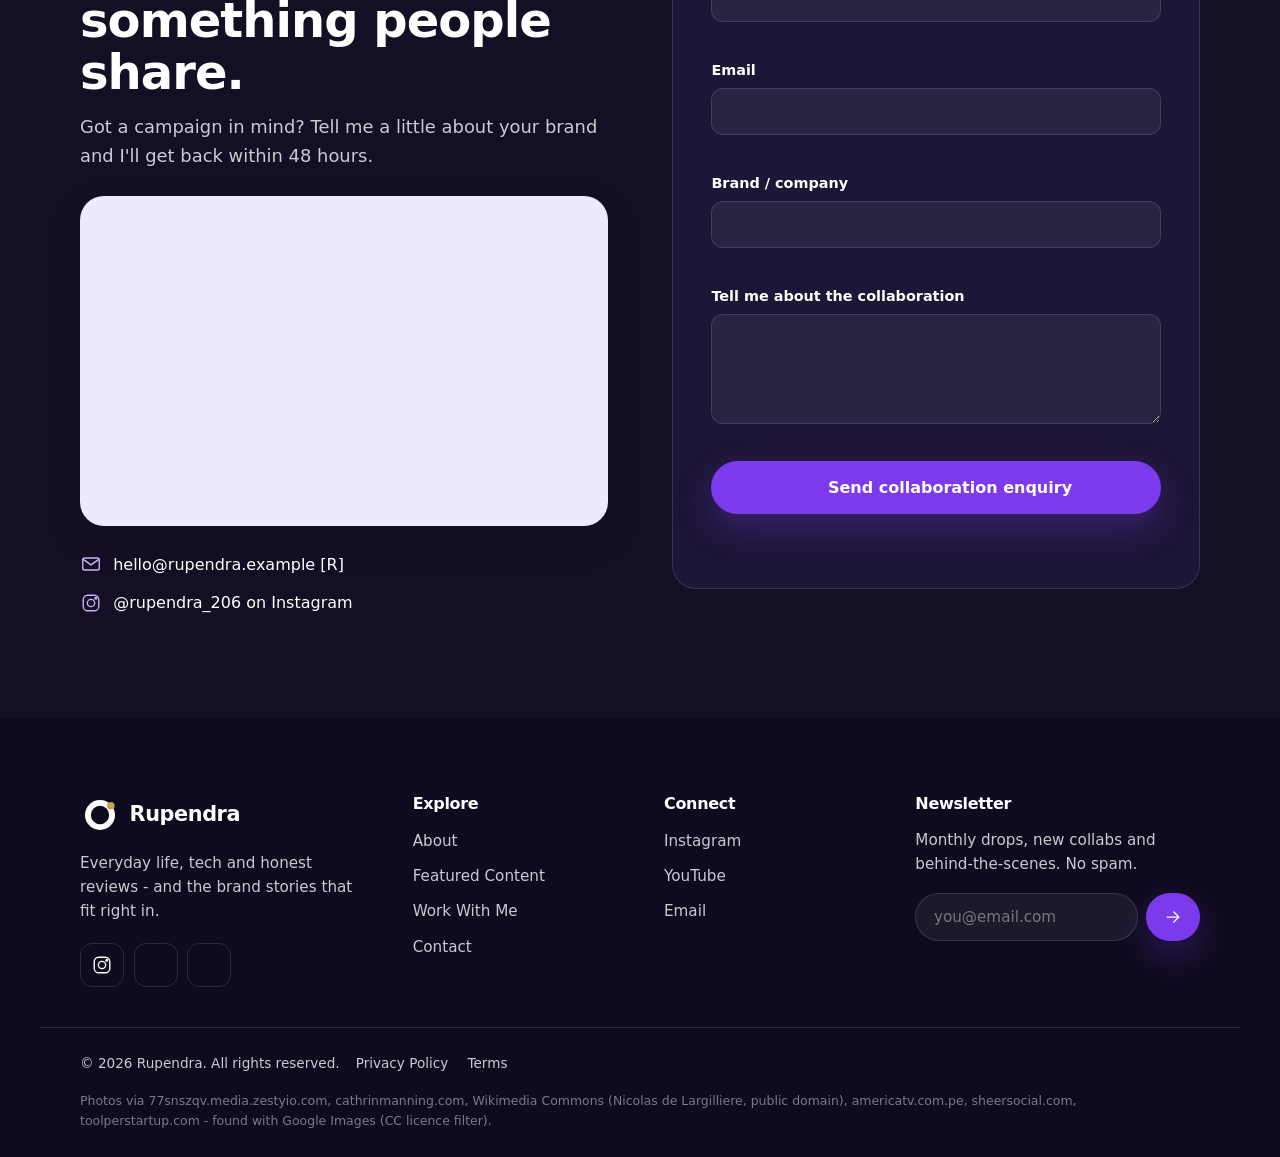
==== commit 7d00f490: "Deploy from Dexiloha Studio" ====
--- a/rupendra.html
+++ b/rupendra.html
@@ -47,7 +47,7 @@
           <div class="nav__cta">
             <a
               class="btn btn--ghost"
-              href="https://instagram.com/rupendra"
+              href="https://instagram.com/rupendra_206"
               target="_blank"
               rel="noopener noreferrer"
             >
@@ -120,7 +120,7 @@
             <div class="hero__actions">
               <a
                 class="btn btn--solid btn--lg"
-                href="https://instagram.com/rupendra"
+                href="https://instagram.com/rupendra_206"
                 target="_blank"
                 rel="noopener noreferrer"
               >
@@ -342,7 +342,7 @@
               </button>
               <a
                 class="gallery__link"
-                href="https://instagram.com/rupendra"
+                href="https://instagram.com/rupendra_206"
                 target="_blank"
                 rel="noopener noreferrer"
                 aria-label="Open 'Behind the feed' on Instagram"
@@ -356,7 +356,7 @@
             <li class="gallery__item gallery__item--reel reel-a">
               <a
                 class="gallery__reel"
-                href="https://instagram.com/rupendra"
+                href="https://instagram.com/rupendra_206"
                 target="_blank"
                 rel="noopener noreferrer"
               >
@@ -380,7 +380,7 @@
             <li class="gallery__item gallery__item--reel reel-b">
               <a
                 class="gallery__reel"
-                href="https://instagram.com/rupendra"
+                href="https://instagram.com/rupendra_206"
                 target="_blank"
                 rel="noopener noreferrer"
               >
@@ -404,7 +404,7 @@
             <li class="gallery__item gallery__item--reel reel-c">
               <a
                 class="gallery__reel"
-                href="https://instagram.com/rupendra"
+                href="https://instagram.com/rupendra_206"
                 target="_blank"
                 rel="noopener noreferrer"
               >
@@ -428,7 +428,7 @@
             <li class="gallery__item gallery__item--reel reel-d">
               <a
                 class="gallery__reel"
-                href="https://instagram.com/rupendra"
+                href="https://instagram.com/rupendra_206"
                 target="_blank"
                 rel="noopener noreferrer"
               >
@@ -452,7 +452,7 @@
             <li class="gallery__item gallery__item--reel reel-e">
               <a
                 class="gallery__reel"
-                href="https://instagram.com/rupendra"
+                href="https://instagram.com/rupendra_206"
                 target="_blank"
                 rel="noopener noreferrer"
               >
@@ -789,10 +789,10 @@
                   <use href="icons/icons.svg#i-instagram"></use>
                 </svg>
                 <a
-                  href="https://instagram.com/rupendra"
+                  href="https://instagram.com/rupendra_206"
                   target="_blank"
                   rel="noopener noreferrer"
-                  >@rupendra on Instagram</a
+                  >@rupendra_206 on Instagram</a
                 >
               </li>
             </ul>
@@ -873,7 +873,7 @@
           <div class="footer__social">
             <a
               class="social-btn"
-              href="https://instagram.com/rupendra"
+              href="https://instagram.com/rupendra_206"
               target="_blank"
               rel="noopener noreferrer"
               aria-label="Rupendra on Instagram"
@@ -922,7 +922,7 @@
           <ul>
             <li>
               <a
-                href="https://instagram.com/rupendra"
+                href="https://instagram.com/rupendra_206"
                 target="_blank"
                 rel="noopener noreferrer"
                 >Instagram</a
--- a/rupendra.css
+++ b/rupendra.css
@@ -769,7 +769,7 @@
 }
 .media--wide { aspect-ratio: 4 / 3; box-shadow: var(--shadow-md); }
 .collabs__media img,
-.media--wide img { object-fit: cover; object-position: center 60%; }
+.media--wide img { object-fit: cover; object-position: center 20%; }
 .collabs__list {
   display: grid;
   grid-template-columns: repeat(auto-fit, minmax(min(100%, 240px), 1fr));
